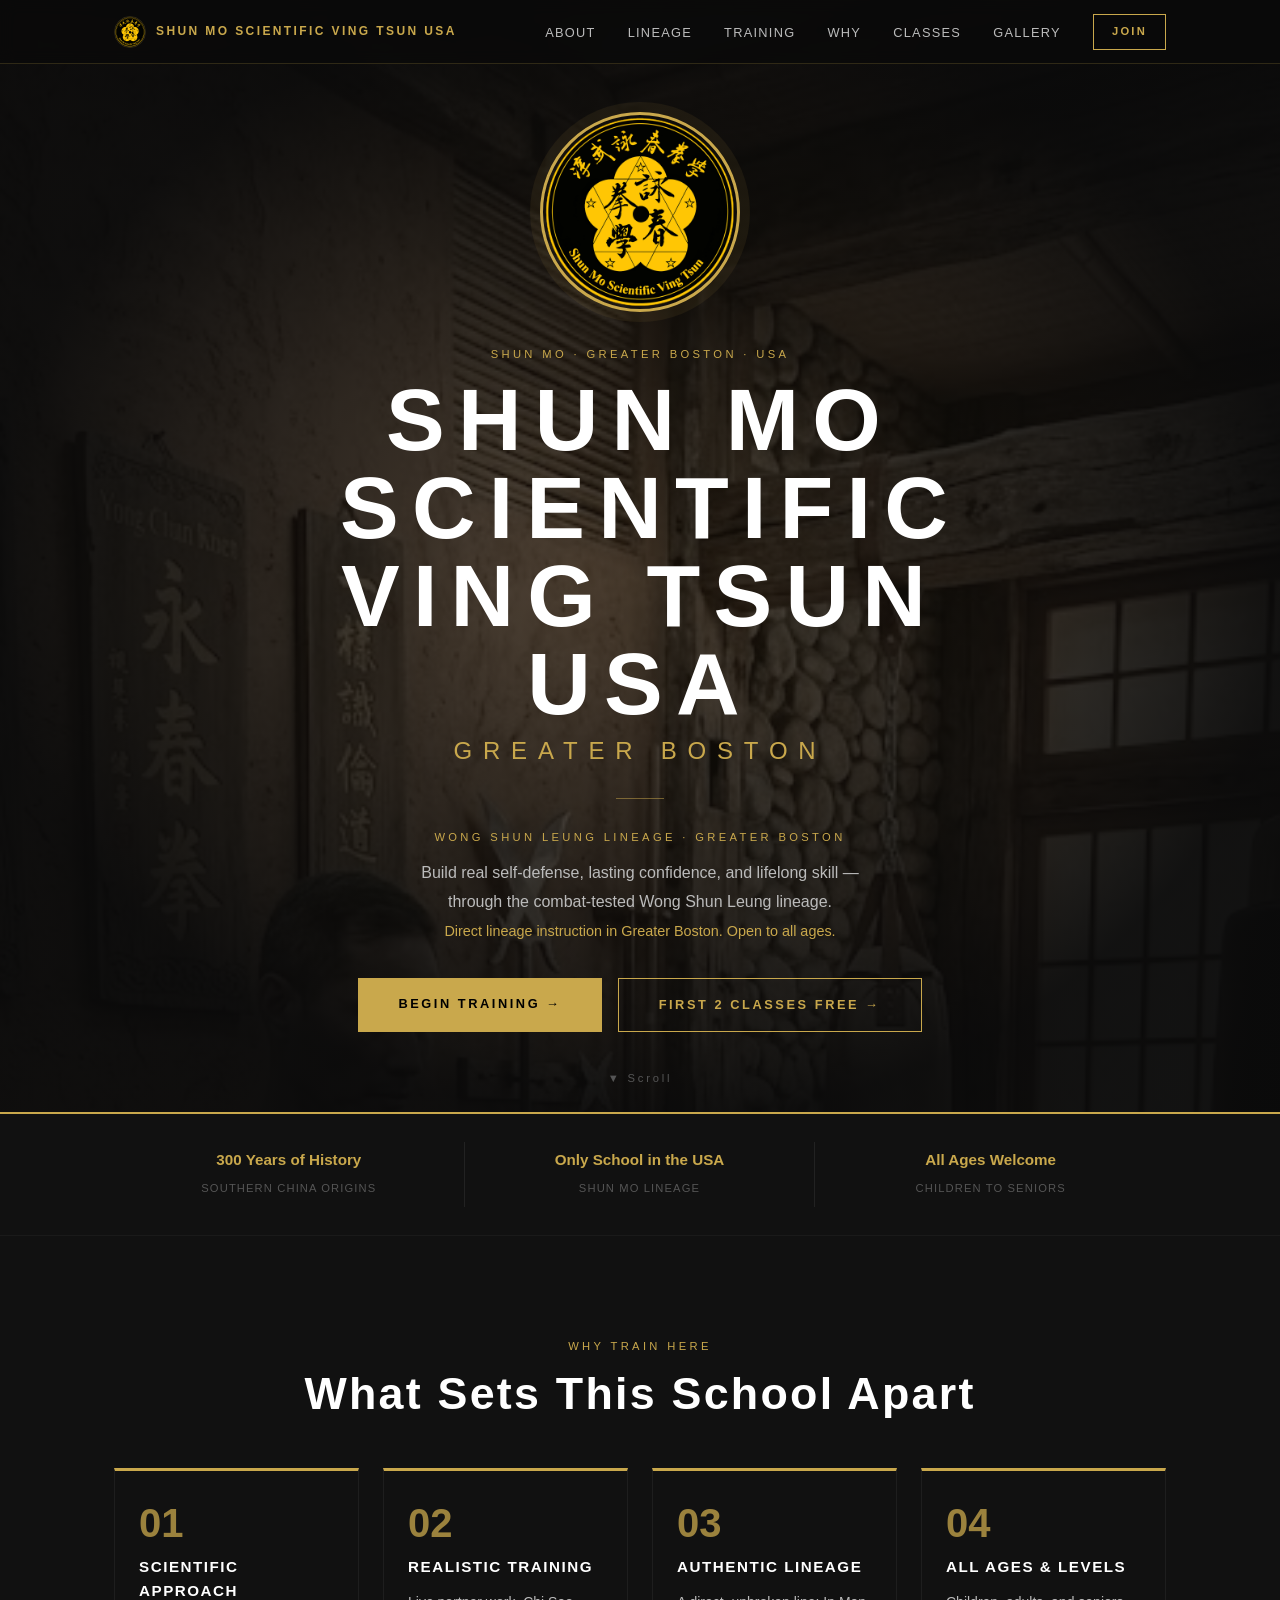
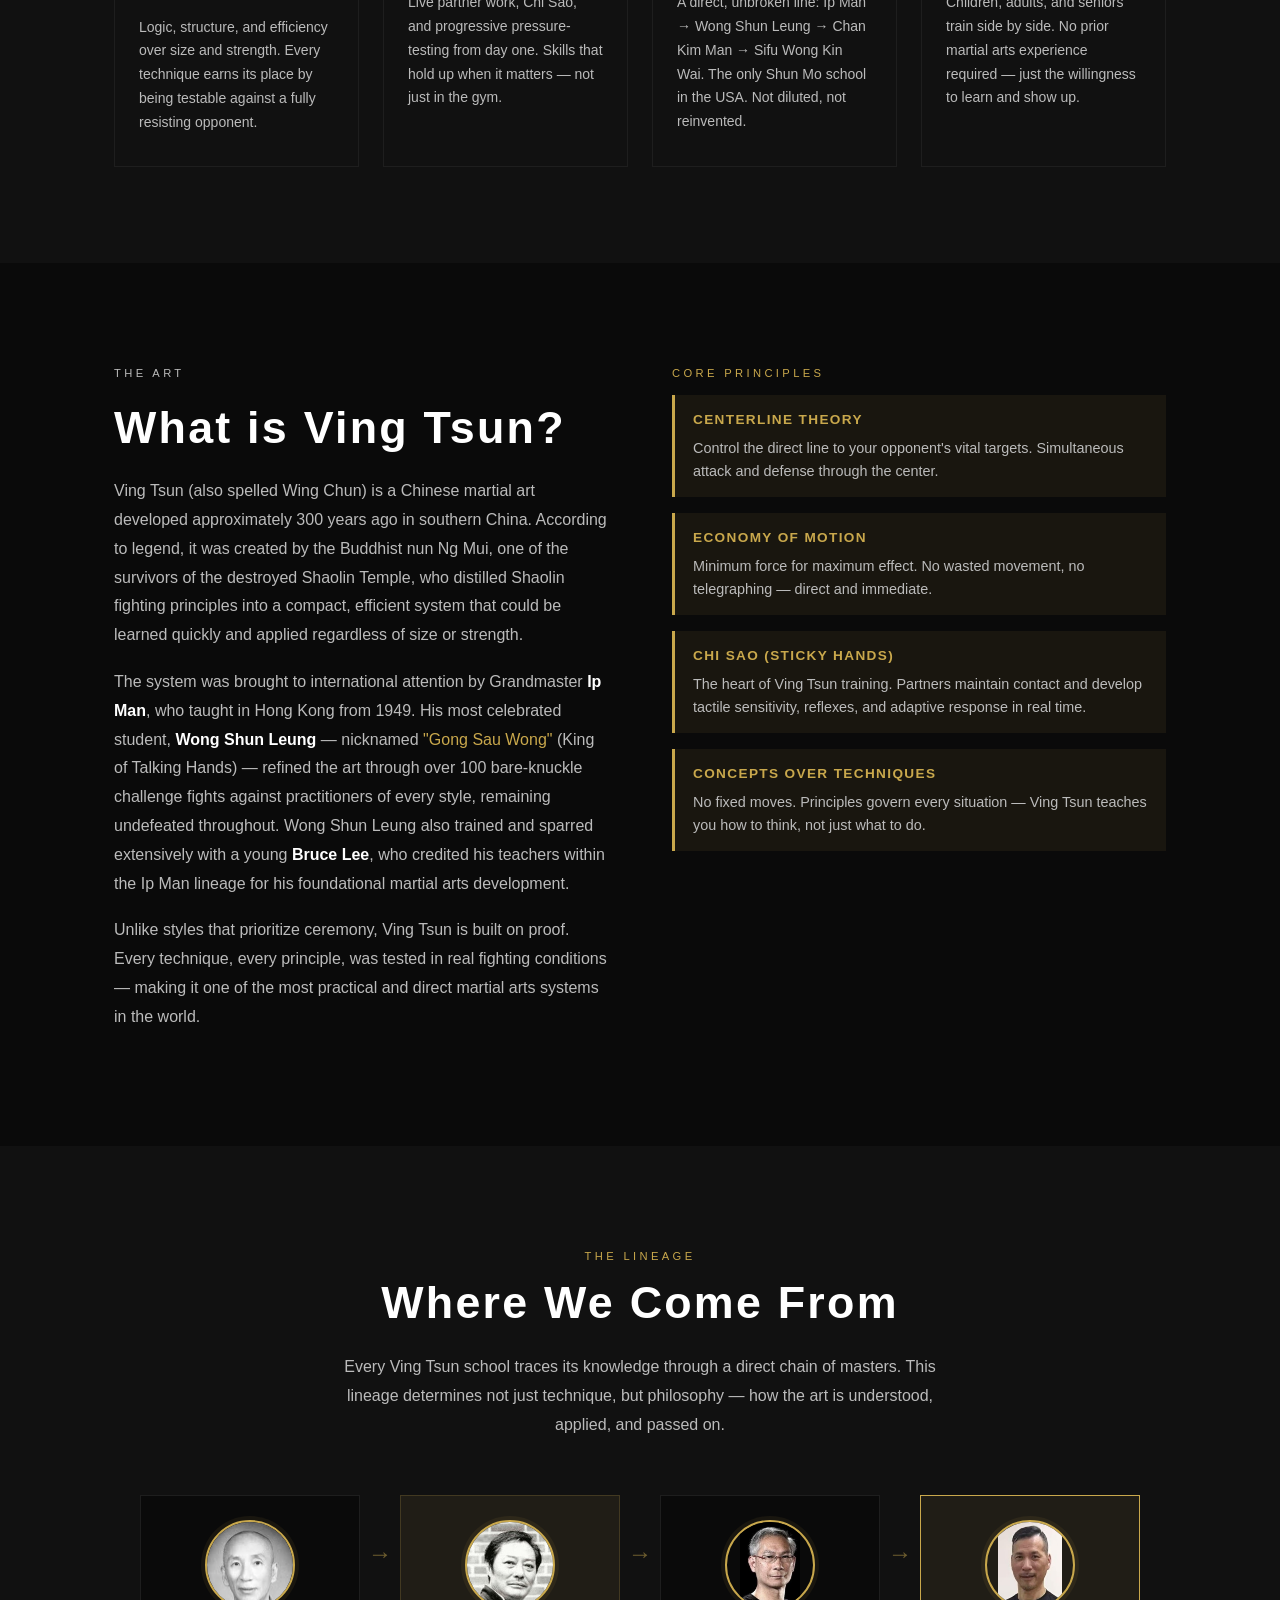
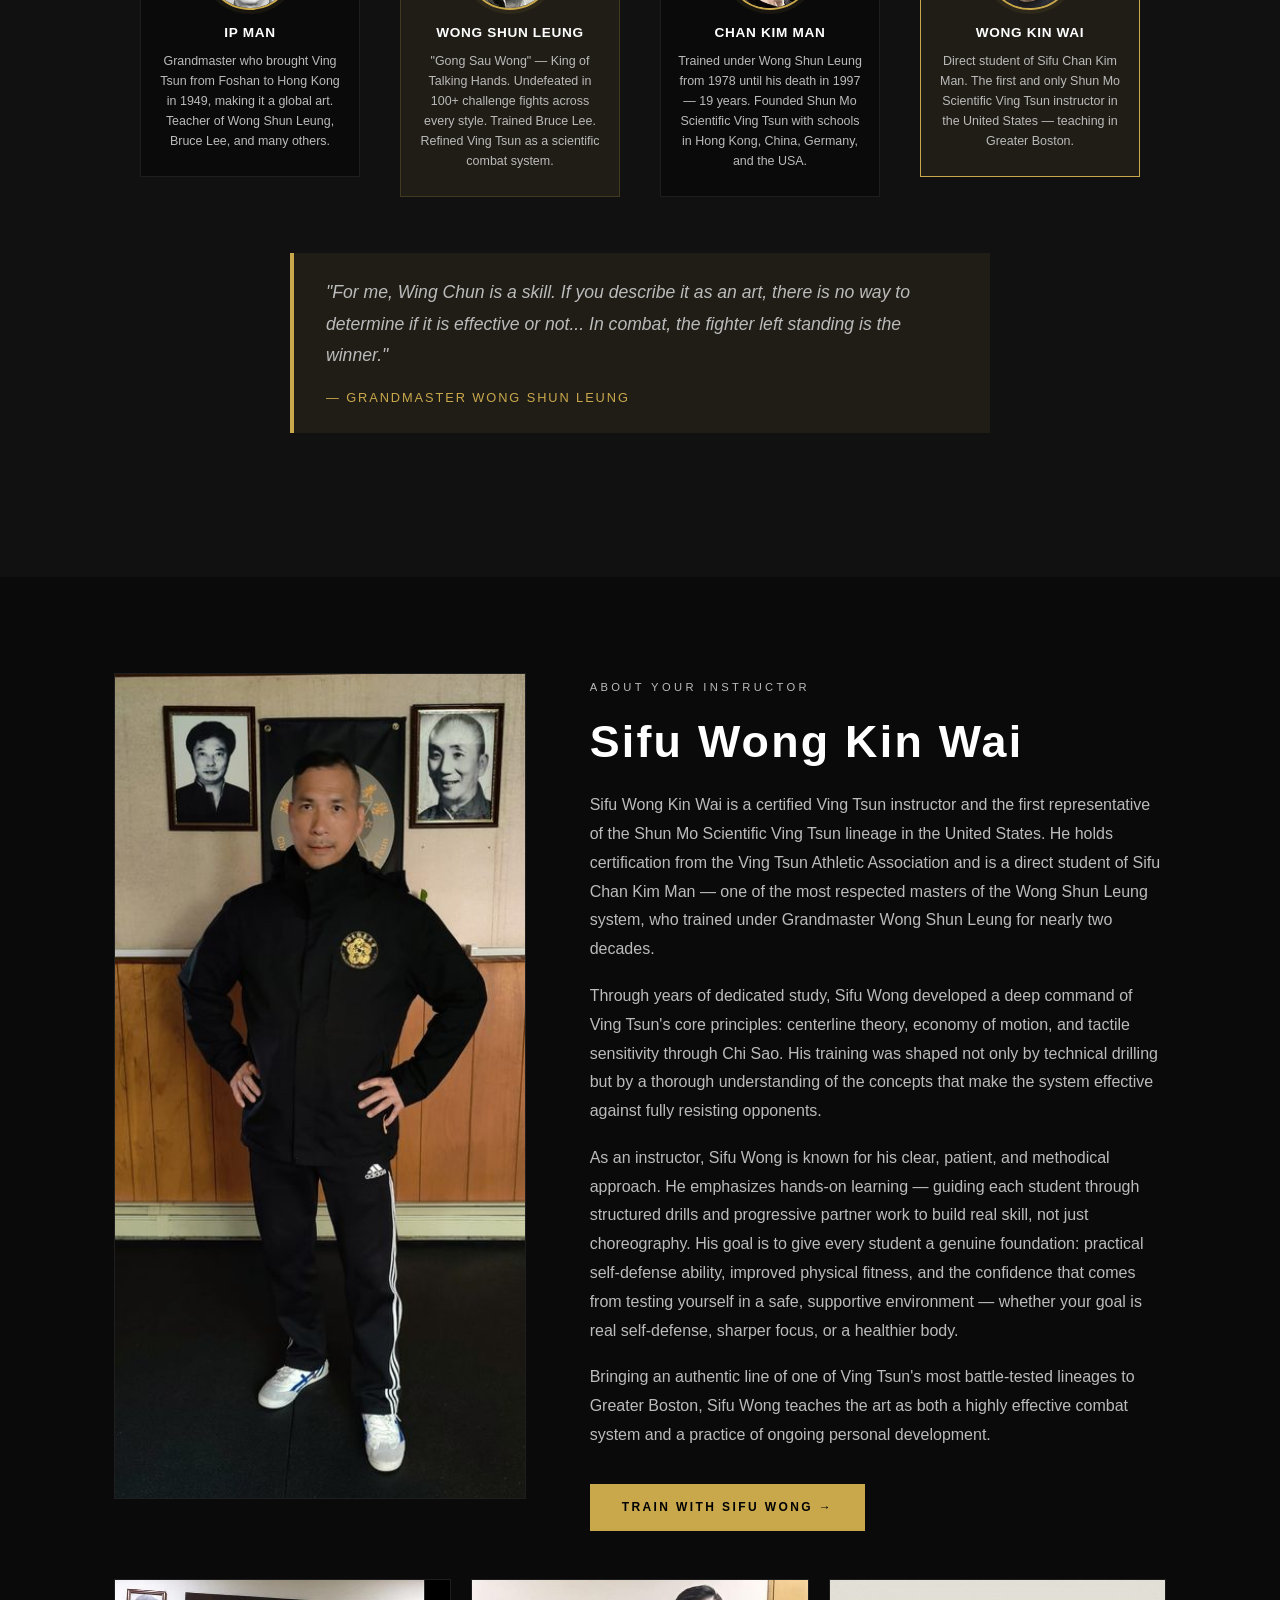
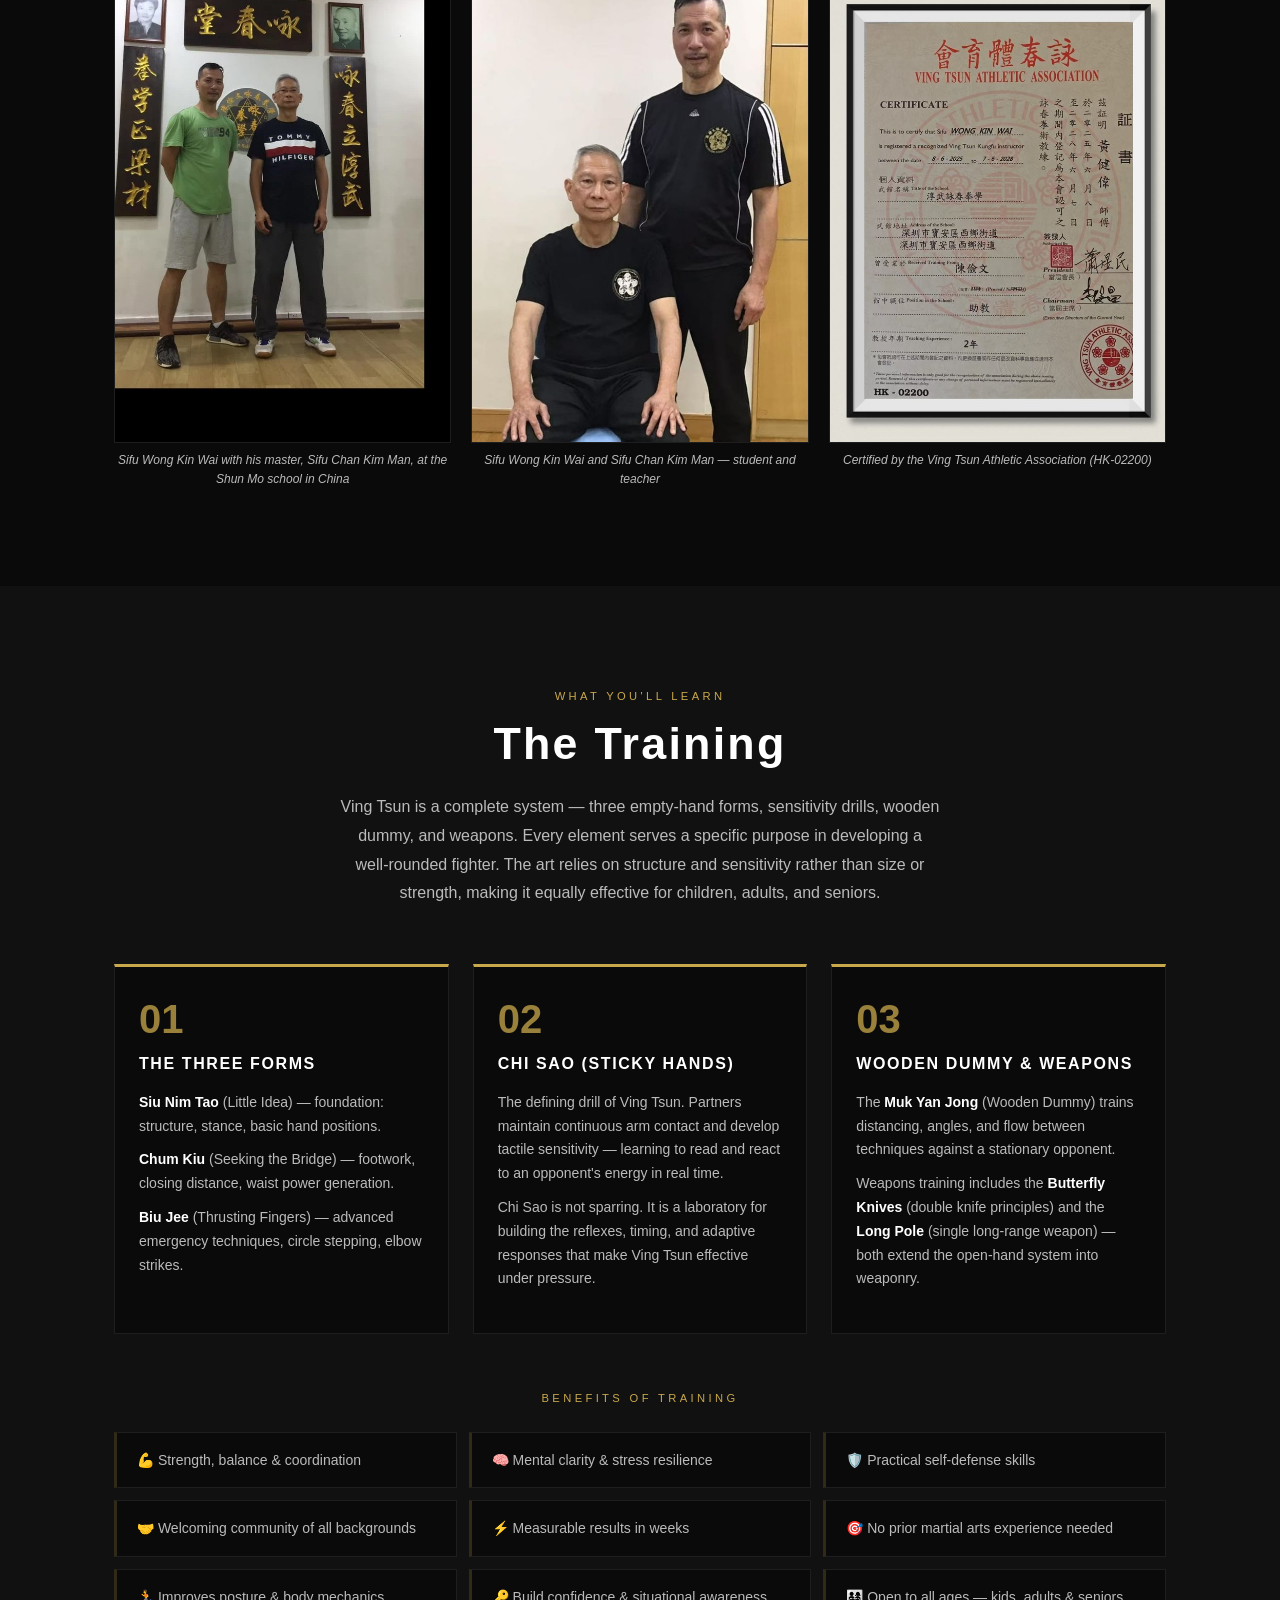
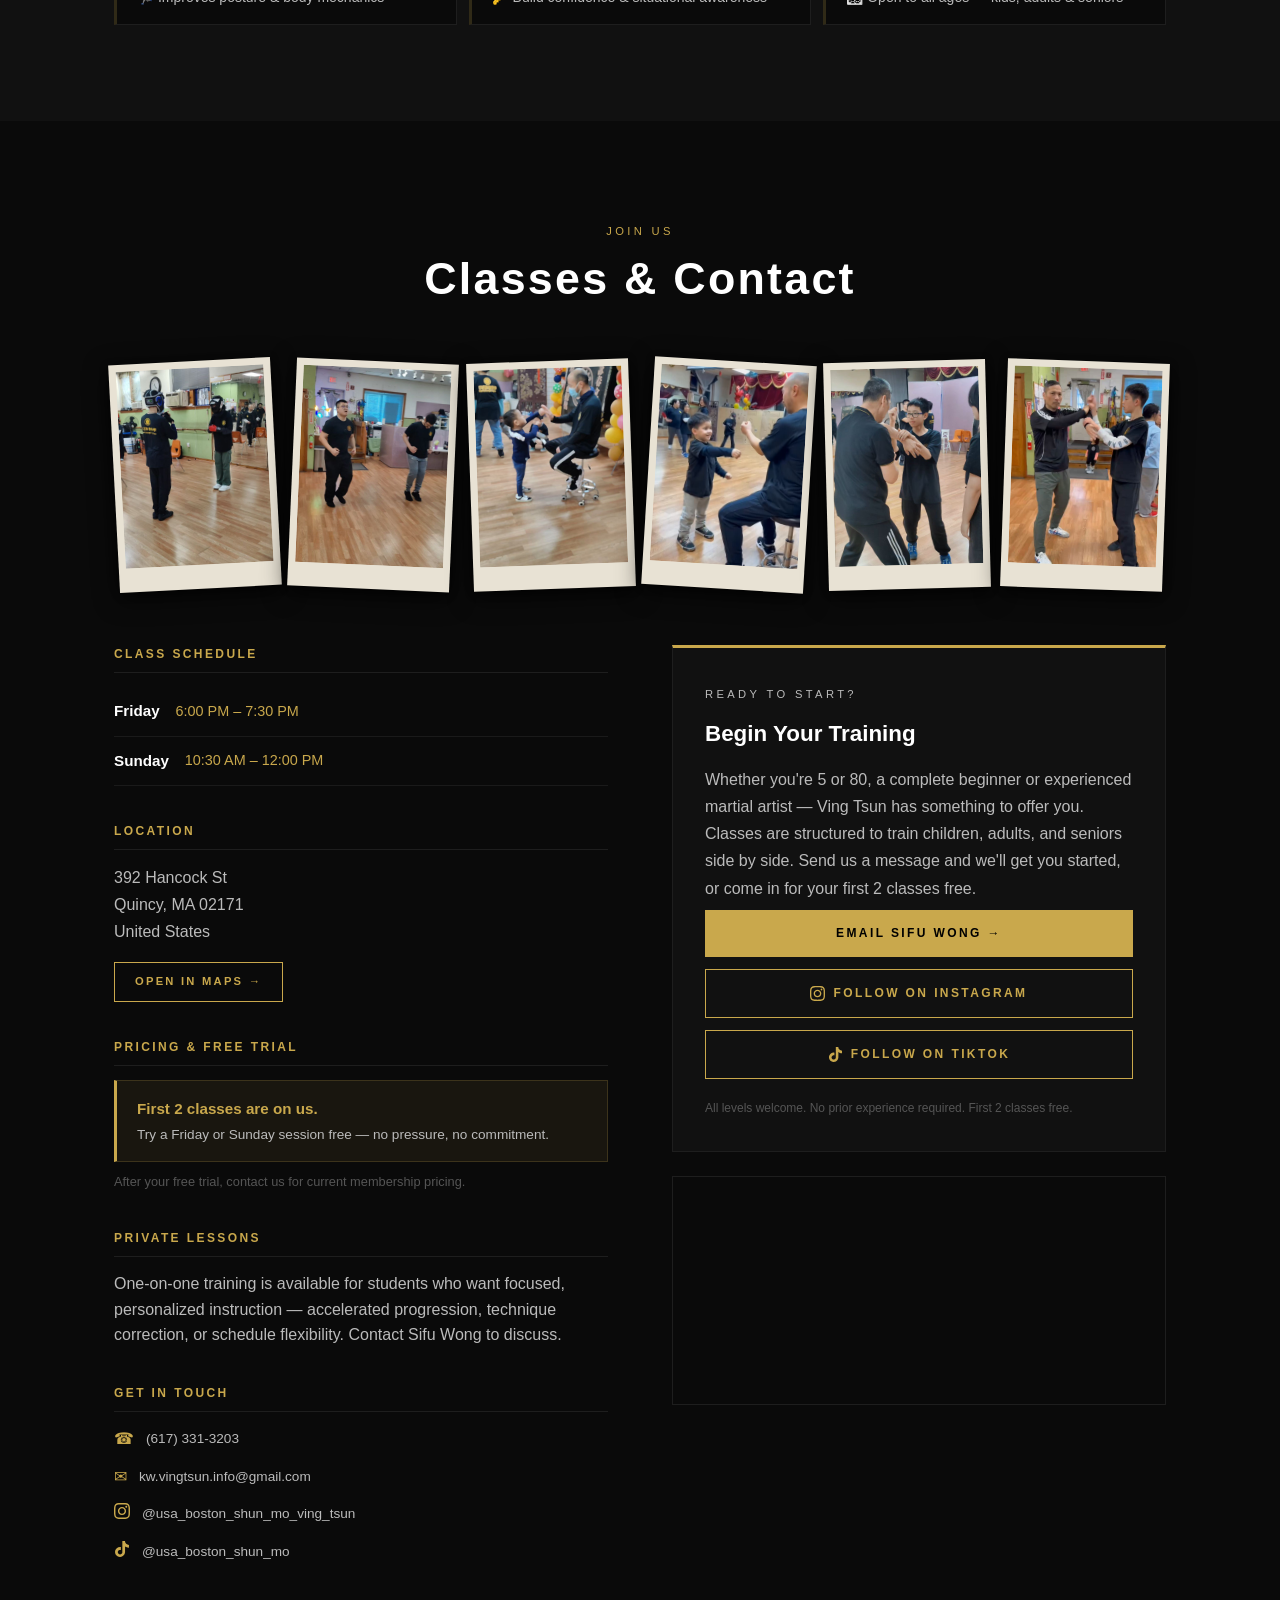
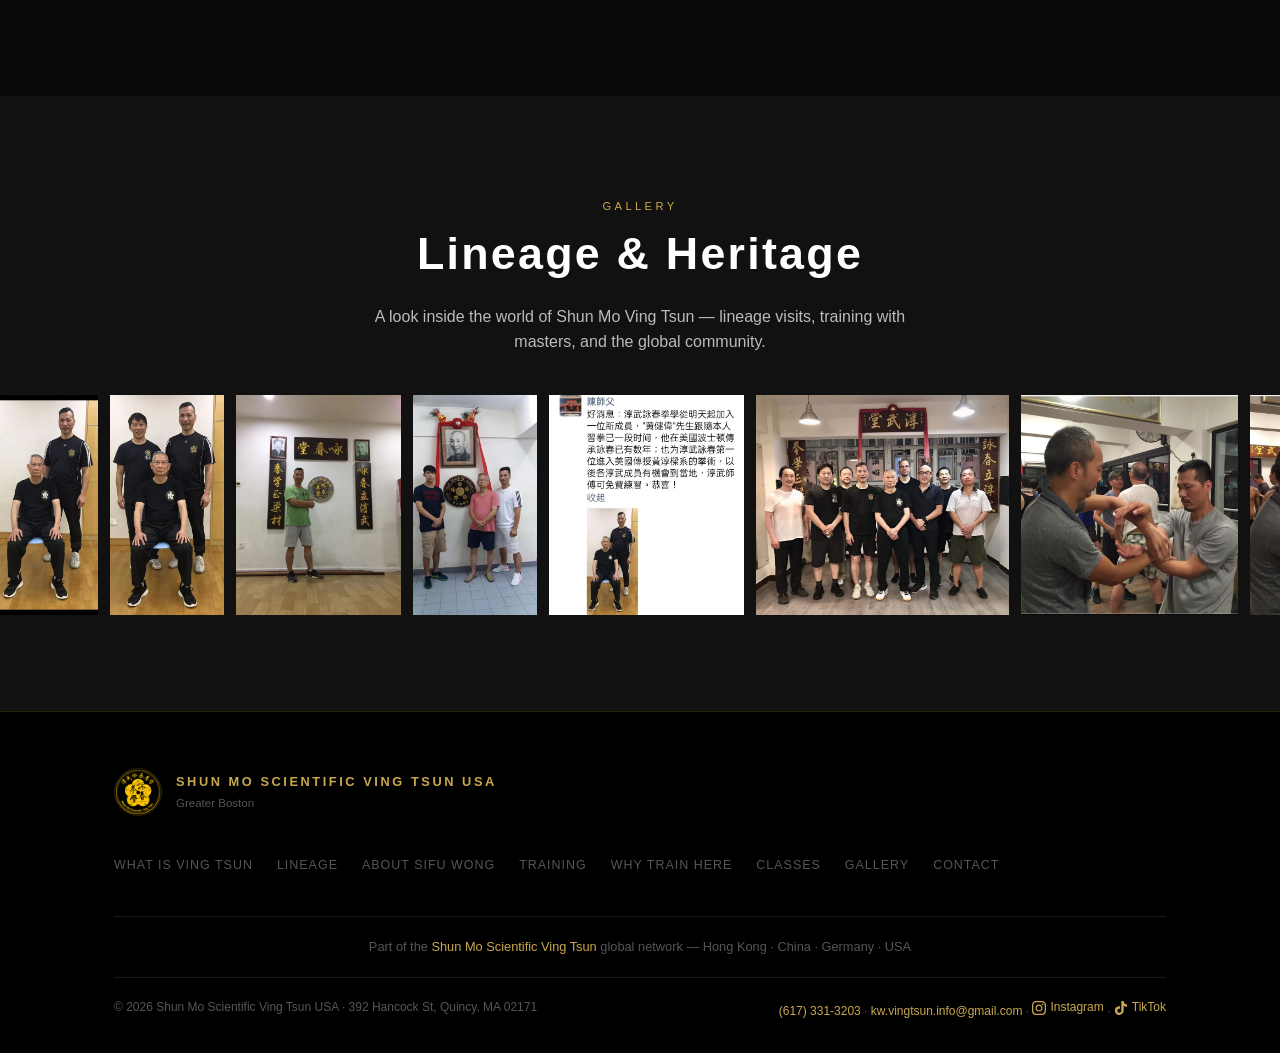
==== index.html @ 30ac2f6b "age" ====
<!DOCTYPE html>
<html lang="en">
<head>
  <meta charset="UTF-8"/>
  <meta name="viewport" content="width=device-width, initial-scale=1.0"/>
  <meta name="description" content="Build self-defense skills, real confidence, and lifelong fitness in Greater Boston. First 2 classes free. Authentic Wong Shun Leung lineage Ving Tsun (Wing Chun) for all ages — Quincy, MA. Fridays &amp; Sundays."/>
  <meta name="keywords" content="Ving Tsun Greater Boston, Wing Chun Greater Boston, martial arts Greater Boston, Ving Tsun classes, Wing Chun Quincy MA, Wong Shun Leung lineage, Shun Mo Ving Tsun, self defense Greater Boston"/>
  <title>Ving Tsun Greater Boston | Wing Chun Classes in Greater Boston | Shun Mo Scientific Ving Tsun</title>

  <!-- Open Graph -->
  <meta property="og:title" content="Ving Tsun Greater Boston — Authentic Wing Chun"/>
  <meta property="og:description" content="Build real self-defense, confidence, and martial skill in Greater Boston. First 2 classes free. Greater Boston's only Shun Mo Scientific Ving Tsun school."/>
  <meta property="og:type" content="website"/>

  <!-- Schema.org structured data -->
  <script type="application/ld+json">
  {
    "@context": "https://schema.org",
    "@type": "SportsActivityLocation",
    "name": "Shun Mo Scientific Ving Tsun USA",
    "description": "Authentic Shun Mo Scientific Ving Tsun — Wong Shun Leung lineage. Greater Boston's only Shun Mo school.",
    "url": "",
    "email": "kw.vingtsun.info@gmail.com",
    "address": {
      "@type": "PostalAddress",
      "streetAddress": "392 Hancock St",
      "addressLocality": "Quincy",
      "addressRegion": "MA",
      "postalCode": "02171",
      "addressCountry": "US"
    },
    "openingHours": ["Fr 18:00-19:30", "Su 10:30-12:00"],
    "sport": "Ving Tsun (Wing Chun)"
  }
  </script>

  <link rel="stylesheet" href="css/styles.css"/>
</head>
<body>

<nav class="nav" id="nav">
  <div class="container nav__inner">
    <a href="#hero" class="nav__logo">
      <img src="assets/logo.webp" alt="Shun Mo Scientific Ving Tsun USA logo" class="nav__logo-img"/>
      <span class="nav__logo-text">Shun Mo Scientific Ving Tsun USA</span>
    </a>
    <ul class="nav__links">
      <li><a href="#about">About</a></li>
      <li><a href="#lineage">Lineage</a></li>
      <li><a href="#training">Training</a></li>
      <li><a href="#why">Why</a></li>
      <li><a href="#classes">Classes</a></li>
      <li><a href="#gallery">Gallery</a></li>
      <li><a href="#contact" class="btn btn-outline nav__cta">Join</a></li>
    </ul>
    <button class="nav__burger" id="navBurger" aria-label="Toggle menu">
      <span></span><span></span><span></span>
    </button>
  </div>
  <div class="nav__drawer" id="navDrawer">
    <ul>
      <li><a href="#about" class="nav__drawer-link">About</a></li>
      <li><a href="#lineage" class="nav__drawer-link">Lineage</a></li>
      <li><a href="#training" class="nav__drawer-link">Training</a></li>
      <li><a href="#why" class="nav__drawer-link">Why</a></li>
      <li><a href="#classes" class="nav__drawer-link">Classes</a></li>
      <li><a href="#gallery" class="nav__drawer-link">Gallery</a></li>
      <li><a href="#contact" class="nav__drawer-link">Contact</a></li>
    </ul>
  </div>
</nav>

<section class="hero" id="hero">
  <div class="hero__bg">
    <video class="hero__bg-img" autoplay muted loop playsinline poster="assets/hero-bg.jpeg" aria-hidden="true">
      <source src="assets/Promo.mp4" type="video/mp4"/>
    </video>
    <div class="hero__overlay"></div>
  </div>
  <div class="hero__content">
    <div class="hero__logo-ring">
      <img src="assets/logo.webp" alt="Shun Mo Scientific Ving Tsun"/>
    </div>
    <p class="gold-label">Shun Mo · Greater Boston · USA</p>
    <h1 class="hero__title">Shun Mo Scientific Ving Tsun USA</h1>
    <h2 class="hero__subtitle">Greater Boston</h2>
    <div class="hero__divider"></div>
    <p class="gold-label">Wong Shun Leung Lineage · Greater Boston</p>
    <p class="hero__body">Build real self-defense, lasting confidence, and lifelong skill —<br>through the combat-tested Wong Shun Leung lineage.<br><span style="color:var(--gold); font-size:0.9em;">Direct lineage instruction in Greater Boston. Open to all ages.</span></p>
    <div class="hero__ctas">
      <a href="#contact" class="btn hero__cta">Begin Training →</a>
      <a href="#contact" class="btn btn-outline hero__cta">First 2 Classes Free →</a>
    </div>
  </div>
  <a href="#stats" class="hero__scroll" aria-label="Scroll down">▼ Scroll</a>
</section>

<section class="stats" id="stats">
  <div class="container stats__grid">
    <div class="stats__item">
      <strong>300 Years of History</strong>
      <span>Southern China Origins</span>
    </div>
    <div class="stats__item">
      <strong>Only School in the USA</strong>
      <span>Shun Mo Lineage</span>
    </div>
    <div class="stats__item">
      <strong>All Ages Welcome</strong>
      <span>Children to Seniors</span>
    </div>
  </div>
</section>

<section class="section section-alt" id="why">
  <div class="container">
    <div style="text-align:center; margin-bottom: 48px;">
      <p class="gold-label">Why Train Here</p>
      <h2 class="section-title">What Sets This School Apart</h2>
    </div>
    <div class="pillar-grid" data-reveal>
      <div class="pillar-card">
        <div class="pillar-card__num">01</div>
        <h3>Scientific Approach</h3>
        <p>Logic, structure, and efficiency over size and strength. Every technique earns its place by being testable against a fully resisting opponent.</p>
      </div>
      <div class="pillar-card">
        <div class="pillar-card__num">02</div>
        <h3>Realistic Training</h3>
        <p>Live partner work, Chi Sao, and progressive pressure-testing from day one. Skills that hold up when it matters — not just in the gym.</p>
      </div>
      <div class="pillar-card">
        <div class="pillar-card__num">03</div>
        <h3>Authentic Lineage</h3>
        <p>A direct, unbroken line: Ip Man → Wong Shun Leung → Chan Kim Man → Sifu Wong Kin Wai. The only Shun Mo school in the USA. Not diluted, not reinvented.</p>
      </div>
      <div class="pillar-card">
        <div class="pillar-card__num">04</div>
        <h3>All Ages &amp; Levels</h3>
        <p>Children, adults, and seniors train side by side. No prior martial arts experience required — just the willingness to learn and show up.</p>
      </div>
    </div>
  </div>
</section>

<section class="section" id="what-is">
  <div class="container what__grid">
    <div class="what__text" data-reveal>
      <p class="gold-label">The Art</p>
      <h2 class="section-title">What is Ving Tsun?</h2>
      <p>Ving Tsun (also spelled Wing Chun) is a Chinese martial art developed approximately 300 years ago in southern China. According to legend, it was created by the Buddhist nun Ng Mui, one of the survivors of the destroyed Shaolin Temple, who distilled Shaolin fighting principles into a compact, efficient system that could be learned quickly and applied regardless of size or strength.</p>
      <p>The system was brought to international attention by Grandmaster <strong>Ip Man</strong>, who taught in Hong Kong from 1949. His most celebrated student, <strong>Wong Shun Leung</strong> — nicknamed <em>"Gong Sau Wong"</em> (King of Talking Hands) — refined the art through over 100 bare-knuckle challenge fights against practitioners of every style, remaining undefeated throughout. Wong Shun Leung also trained and sparred extensively with a young <strong>Bruce Lee</strong>, who credited his teachers within the Ip Man lineage for his foundational martial arts development.</p>
      <p>Unlike styles that prioritize ceremony, Ving Tsun is built on proof. Every technique, every principle, was tested in real fighting conditions — making it one of the most practical and direct martial arts systems in the world.</p>
    </div>
    <div class="what__principles" data-reveal>
      <p class="gold-label">Core Principles</p>
      <div class="principle-card">
        <h4>Centerline Theory</h4>
        <p>Control the direct line to your opponent's vital targets. Simultaneous attack and defense through the center.</p>
      </div>
      <div class="principle-card">
        <h4>Economy of Motion</h4>
        <p>Minimum force for maximum effect. No wasted movement, no telegraphing — direct and immediate.</p>
      </div>
      <div class="principle-card">
        <h4>Chi Sao (Sticky Hands)</h4>
        <p>The heart of Ving Tsun training. Partners maintain contact and develop tactile sensitivity, reflexes, and adaptive response in real time.</p>
      </div>
      <div class="principle-card">
        <h4>Concepts Over Techniques</h4>
        <p>No fixed moves. Principles govern every situation — Ving Tsun teaches you how to think, not just what to do.</p>
      </div>
    </div>
  </div>
</section>

<section class="section section-alt" id="lineage">
  <div class="container">
    <div style="text-align:center; margin-bottom: 56px;">
      <p class="gold-label">The Lineage</p>
      <h2 class="section-title">Where We Come From</h2>
      <p style="color:var(--muted); max-width:600px; margin:0 auto; line-height:1.8;">Every Ving Tsun school traces its knowledge through a direct chain of masters. This lineage determines not just technique, but philosophy — how the art is understood, applied, and passed on.</p>
    </div>

    <!-- Lineage chain -->
    <div class="lineage-chain" data-reveal>
      <div class="lineage-node">
        <div class="lineage-node__circle">
          <img src="assets/face-ipman.jpg" alt="Ip Man"/>
        </div>
        <h4>Ip Man</h4>
        <p>Grandmaster who brought Ving Tsun from Foshan to Hong Kong in 1949, making it a global art. Teacher of Wong Shun Leung, Bruce Lee, and many others.</p>
      </div>
      <div class="lineage-arrow">→</div>
      <div class="lineage-node lineage-node--highlight">
        <div class="lineage-node__circle">
          <img src="assets/face-wsl.jpg" alt="Wong Shun Leung"/>
        </div>
        <h4>Wong Shun Leung</h4>
        <p>"Gong Sau Wong" — King of Talking Hands. Undefeated in 100+ challenge fights across every style. Trained Bruce Lee. Refined Ving Tsun as a scientific combat system.</p>
      </div>
      <div class="lineage-arrow">→</div>
      <div class="lineage-node">
        <div class="lineage-node__circle">
          <img src="assets/face-ckm.jpg" alt="Sifu Chan Kim Man" style="object-fit: contain; object-position: center center;"/>
        </div>
        <h4>Chan Kim Man</h4>
        <p>Trained under Wong Shun Leung from 1978 until his death in 1997 — 19 years. Founded Shun Mo Scientific Ving Tsun with schools in Hong Kong, China, Germany, and the USA.</p>
      </div>
      <div class="lineage-arrow">→</div>
      <div class="lineage-node lineage-node--you">
        <div class="lineage-node__circle">
          <img src="assets/face-kw.jpg" alt="Sifu Wong Kin Wai" style="object-fit: contain; object-position: center center;"/>
        </div>
        <h4>Wong Kin Wai</h4>
        <p>Direct student of Sifu Chan Kim Man. The first and only Shun Mo Scientific Ving Tsun instructor in the United States — teaching in Greater Boston.</p>
      </div>
    </div>

    <!-- Quote -->
    <blockquote class="lineage-quote" data-reveal>
      <p>"For me, Wing Chun is a skill. If you describe it as an art, there is no way to determine if it is effective or not... In combat, the fighter left standing is the winner."</p>
      <cite>— Grandmaster Wong Shun Leung</cite>
    </blockquote>

  </div>
</section>

<section class="section" id="about">
  <div class="container about__grid">
    <div class="about__media" data-reveal>
      <div class="about__photo-wrap">
        <img src="assets/gallery/gallery-39.jpeg" alt="Sifu Wong Kin Wai training on the wooden dummy"/>
      </div>
    </div>
    <div class="about__text" data-reveal>
      <p class="gold-label">About Your Instructor</p>
      <h2 class="section-title">Sifu Wong Kin Wai</h2>
      <p>Sifu Wong Kin Wai is a certified Ving Tsun instructor and the first representative of the Shun Mo Scientific Ving Tsun lineage in the United States. He holds certification from the Ving Tsun Athletic Association and is a direct student of Sifu Chan Kim Man — one of the most respected masters of the Wong Shun Leung system, who trained under Grandmaster Wong Shun Leung for nearly two decades.</p>
      <p>Through years of dedicated study, Sifu Wong developed a deep command of Ving Tsun's core principles: centerline theory, economy of motion, and tactile sensitivity through Chi Sao. His training was shaped not only by technical drilling but by a thorough understanding of the concepts that make the system effective against fully resisting opponents.</p>
      <p>As an instructor, Sifu Wong is known for his clear, patient, and methodical approach. He emphasizes hands-on learning — guiding each student through structured drills and progressive partner work to build real skill, not just choreography. His goal is to give every student a genuine foundation: practical self-defense ability, improved physical fitness, and the confidence that comes from testing yourself in a safe, supportive environment — whether your goal is real self-defense, sharper focus, or a healthier body.</p>
      <p>Bringing an authentic line of one of Ving Tsun's most battle-tested lineages to Greater Boston, Sifu Wong teaches the art as both a highly effective combat system and a practice of ongoing personal development.</p>
      <a href="#contact" class="btn" style="margin-top: 16px;">Train with Sifu Wong →</a>
    </div>
  </div>
  <div class="container about__photos" data-reveal>
    <figure>
      <img src="assets/lineage-2.jpeg" alt="Sifu Wong Kin Wai with Sifu Chan Kim Man at the school in China"/>
      <figcaption>Sifu Wong Kin Wai with his master, Sifu Chan Kim Man, at the Shun Mo school in China</figcaption>
    </figure>
    <figure>
      <img src="assets/lineage-1.jpeg" alt="Sifu Wong Kin Wai with Sifu Chan Kim Man"/>
      <figcaption>Sifu Wong Kin Wai and Sifu Chan Kim Man — student and teacher</figcaption>
    </figure>
    <figure>
      <img src="assets/certificate.jpeg" alt="Ving Tsun Athletic Association instructor certificate — Sifu Wong Kin Wai"/>
      <figcaption>Certified by the Ving Tsun Athletic Association (HK-02200)</figcaption>
    </figure>
  </div>
</section>

<section class="section section-alt" id="training">
  <div class="container">
    <div style="text-align:center; margin-bottom: 56px;">
      <p class="gold-label">What You'll Learn</p>
      <h2 class="section-title">The Training</h2>
      <p style="color:var(--muted); max-width:600px; margin:0 auto; line-height:1.8;">Ving Tsun is a complete system — three empty-hand forms, sensitivity drills, wooden dummy, and weapons. Every element serves a specific purpose in developing a well-rounded fighter. The art relies on structure and sensitivity rather than size or strength, making it equally effective for children, adults, and seniors.</p>
    </div>
    <div class="training-grid">
      <div class="training-card" data-reveal>
        <div class="training-card__num">01</div>
        <h4>The Three Forms</h4>
        <p><strong>Siu Nim Tao</strong> (Little Idea) — foundation: structure, stance, basic hand positions.</p>
        <p><strong>Chum Kiu</strong> (Seeking the Bridge) — footwork, closing distance, waist power generation.</p>
        <p><strong>Biu Jee</strong> (Thrusting Fingers) — advanced emergency techniques, circle stepping, elbow strikes.</p>
      </div>
      <div class="training-card" data-reveal>
        <div class="training-card__num">02</div>
        <h4>Chi Sao (Sticky Hands)</h4>
        <p>The defining drill of Ving Tsun. Partners maintain continuous arm contact and develop tactile sensitivity — learning to read and react to an opponent's energy in real time.</p>
        <p>Chi Sao is not sparring. It is a laboratory for building the reflexes, timing, and adaptive responses that make Ving Tsun effective under pressure.</p>
      </div>
      <div class="training-card" data-reveal>
        <div class="training-card__num">03</div>
        <h4>Wooden Dummy &amp; Weapons</h4>
        <p>The <strong>Muk Yan Jong</strong> (Wooden Dummy) trains distancing, angles, and flow between techniques against a stationary opponent.</p>
        <p>Weapons training includes the <strong>Butterfly Knives</strong> (double knife principles) and the <strong>Long Pole</strong> (single long-range weapon) — both extend the open-hand system into weaponry.</p>
      </div>
    </div>

    <div class="training-benefits">
      <p class="gold-label" style="text-align:center; display:block; margin-bottom:24px;">Benefits of Training</p>
      <div class="benefits-grid">
        <div class="benefit-item">💪 Strength, balance &amp; coordination</div>
        <div class="benefit-item">🧠 Mental clarity &amp; stress resilience</div>
        <div class="benefit-item">🛡️ Practical self-defense skills</div>
        <div class="benefit-item">🤝 Welcoming community of all backgrounds</div>
        <div class="benefit-item">⚡ Measurable results in weeks</div>
        <div class="benefit-item">🎯 No prior martial arts experience needed</div>
        <div class="benefit-item">🏃 Improves posture &amp; body mechanics</div>
        <div class="benefit-item">🔑 Build confidence &amp; situational awareness</div>
        <div class="benefit-item">👨‍👩‍👧‍👦 Open to all ages — kids, adults &amp; seniors</div>
      </div>
    </div>
  </div>
</section>

<section class="section" id="classes">
  <div class="container">
    <div style="text-align:center; margin-bottom:56px;">
      <p class="gold-label">Join Us</p>
      <h2 class="section-title">Classes &amp; Contact</h2>
    </div>
    <div class="classes-photo-band" data-reveal>
      <div class="polaroid-frame">
        <div class="polaroid">
          <div class="polaroid-img-wrap">
            <img src="assets/gallery/ig_006.jpg" alt="Ving Tsun class">
            <div class="polaroid-curtain"></div>
            <div class="polaroid-bar"></div>
          </div>
        </div>
      </div>
      <div class="polaroid-frame">
        <div class="polaroid">
          <div class="polaroid-img-wrap">
            <img src="assets/gallery/ig_018.jpg" alt="Ving Tsun class">
            <div class="polaroid-curtain"></div>
            <div class="polaroid-bar"></div>
          </div>
        </div>
      </div>
      <div class="polaroid-frame">
        <div class="polaroid">
          <div class="polaroid-img-wrap">
            <img src="assets/gallery/ig_035.jpg" alt="Ving Tsun class">
            <div class="polaroid-curtain"></div>
            <div class="polaroid-bar"></div>
          </div>
        </div>
      </div>
      <div class="polaroid-frame">
        <div class="polaroid">
          <div class="polaroid-img-wrap">
            <img src="assets/gallery/ig_047.jpg" alt="Ving Tsun class">
            <div class="polaroid-curtain"></div>
            <div class="polaroid-bar"></div>
          </div>
        </div>
      </div>
      <div class="polaroid-frame">
        <div class="polaroid">
          <div class="polaroid-img-wrap">
            <img src="assets/gallery/ig_009.jpg" alt="Ving Tsun class">
            <div class="polaroid-curtain"></div>
            <div class="polaroid-bar"></div>
          </div>
        </div>
      </div>
      <div class="polaroid-frame">
        <div class="polaroid">
          <div class="polaroid-img-wrap">
            <img src="assets/gallery/ig_026.jpg" alt="Ving Tsun class">
            <div class="polaroid-curtain"></div>
            <div class="polaroid-bar"></div>
          </div>
        </div>
      </div>
    </div>
    <div class="classes-grid" id="contact">
      <div class="classes-info" data-reveal>
        <div class="info-block">
          <h4>Class Schedule</h4>
          <div class="schedule-item">
            <span class="schedule-day">Friday</span>
            <span class="schedule-time">6:00 PM – 7:30 PM</span>
          </div>
          <div class="schedule-item">
            <span class="schedule-day">Sunday</span>
            <span class="schedule-time">10:30 AM – 12:00 PM</span>
          </div>
        </div>
        <div class="info-block">
          <h4>Location</h4>
          <p style="color:var(--muted); line-height:1.7;">
            392 Hancock St<br/>
            Quincy, MA 02171<br/>
            United States
          </p>
          <a href="https://maps.google.com/?q=392+Hancock+St,+Quincy,+MA+02171" target="_blank" rel="noopener" class="btn btn-outline" style="margin-top:16px; font-size:0.7rem; padding:10px 20px;">Open in Maps →</a>
        </div>
        <div class="info-block">
          <h4>Pricing &amp; Free Trial</h4>
          <div class="free-trial-badge">
            <strong>First 2 classes are on us.</strong>
            <span>Try a Friday or Sunday session free — no pressure, no commitment.</span>
          </div>
          <p style="color:var(--faint); font-size:0.8rem; margin-top:10px;">After your free trial, contact us for current membership pricing.</p>
        </div>
        <div class="info-block">
          <h4>Private Lessons</h4>
          <p style="color:var(--muted);">One-on-one training is available for students who want focused, personalized instruction — accelerated progression, technique correction, or schedule flexibility. Contact Sifu Wong to discuss.</p>
        </div>
        <div class="info-block">
          <h4>Get in Touch</h4>
          <div class="contact-links">
            <a href="tel:+16173313203" class="contact-link">
              <span class="contact-link__icon">☎</span>
              (617) 331-3203
            </a>
            <a href="mailto:kw.vingtsun.info@gmail.com" class="contact-link">
              <span class="contact-link__icon">✉</span>
              kw.vingtsun.info@gmail.com
            </a>
            <a href="https://www.instagram.com/usa_boston_shun_mo_ving_tsun/" target="_blank" rel="noopener" class="contact-link">
              <span class="contact-link__icon">
                <svg xmlns="http://www.w3.org/2000/svg" viewBox="0 0 24 24" width="16" height="16" fill="currentColor" aria-hidden="true"><path d="M12 2.163c3.204 0 3.584.012 4.85.07 3.252.148 4.771 1.691 4.919 4.919.058 1.265.069 1.645.069 4.849 0 3.205-.012 3.584-.069 4.849-.149 3.225-1.664 4.771-4.919 4.919-1.266.058-1.644.07-4.85.07-3.204 0-3.584-.012-4.849-.07-3.26-.149-4.771-1.699-4.919-4.92-.058-1.265-.07-1.644-.07-4.849 0-3.204.013-3.583.07-4.849.149-3.227 1.664-4.771 4.919-4.919 1.266-.057 1.645-.069 4.849-.069zm0-2.163c-3.259 0-3.667.014-4.947.072-4.358.2-6.78 2.618-6.98 6.98-.059 1.281-.073 1.689-.073 4.948 0 3.259.014 3.668.072 4.948.2 4.358 2.618 6.78 6.98 6.98 1.281.058 1.689.072 4.948.072 3.259 0 3.668-.014 4.948-.072 4.354-.2 6.782-2.618 6.979-6.98.059-1.28.073-1.689.073-4.948 0-3.259-.014-3.667-.072-4.947-.196-4.354-2.617-6.78-6.979-6.98-1.281-.059-1.69-.073-4.949-.073zm0 5.838c-3.403 0-6.162 2.759-6.162 6.162s2.759 6.163 6.162 6.163 6.162-2.759 6.162-6.163c0-3.403-2.759-6.162-6.162-6.162zm0 10.162c-2.209 0-4-1.79-4-4 0-2.209 1.791-4 4-4s4 1.791 4 4c0 2.21-1.791 4-4 4zm6.406-11.845c-.796 0-1.441.645-1.441 1.44s.645 1.44 1.441 1.44c.795 0 1.439-.645 1.439-1.44s-.644-1.44-1.439-1.44z"/></svg>
              </span>
              @usa_boston_shun_mo_ving_tsun
            </a>
            <a href="https://www.tiktok.com/@usa_boston_shun_mo" target="_blank" rel="noopener" class="contact-link">
              <span class="contact-link__icon">
                <svg xmlns="http://www.w3.org/2000/svg" viewBox="0 0 24 24" width="16" height="16" fill="currentColor" aria-hidden="true"><path d="M12.525.02c1.31-.02 2.61-.01 3.91-.02.08 1.53.63 3.09 1.75 4.17 1.12 1.11 2.7 1.62 4.24 1.79v4.03c-1.44-.05-2.89-.35-4.2-.97-.57-.26-1.1-.59-1.62-.93-.01 2.92.01 5.84-.02 8.75-.08 1.4-.54 2.79-1.35 3.94-1.31 1.92-3.58 3.17-5.91 3.21-1.43.08-2.86-.31-4.08-1.03-2.02-1.19-3.44-3.37-3.65-5.71-.02-.5-.03-1-.01-1.49.18-1.9 1.12-3.72 2.58-4.96 1.66-1.44 3.98-2.13 6.15-1.72.02 1.48-.04 2.96-.04 4.44-.99-.32-2.15-.23-3.02.37-.63.41-1.11 1.04-1.36 1.75-.21.51-.15 1.07-.14 1.61.24 1.64 1.82 3.02 3.5 2.87 1.12-.01 2.19-.66 2.77-1.61.19-.33.4-.67.41-1.06.1-1.79.06-3.57.07-5.36.01-4.03-.01-8.05.02-12.07z"/></svg>
              </span>
              @usa_boston_shun_mo
            </a>
          </div>
        </div>
      </div>
      <div class="classes-cta" data-reveal>
        <div class="cta-box">
          <p class="gold-label">Ready to start?</p>
          <h3>Begin Your Training</h3>
          <p>Whether you're 5 or 80, a complete beginner or experienced martial artist — Ving Tsun has something to offer you. Classes are structured to train children, adults, and seniors side by side. Send us a message and we'll get you started, or come in for your first 2 classes free.</p>
          <a href="mailto:kw.vingtsun.info@gmail.com" class="btn" style="width:100%; text-align:center; margin-top:8px;">Email Sifu Wong →</a>
          <a href="https://www.instagram.com/usa_boston_shun_mo_ving_tsun/" target="_blank" rel="noopener" class="btn btn-outline" style="width:100%; text-align:center; margin-top:12px; display:flex; align-items:center; justify-content:center; gap:8px;"><svg xmlns="http://www.w3.org/2000/svg" viewBox="0 0 24 24" width="15" height="15" fill="currentColor" aria-hidden="true"><path d="M12 2.163c3.204 0 3.584.012 4.85.07 3.252.148 4.771 1.691 4.919 4.919.058 1.265.069 1.645.069 4.849 0 3.205-.012 3.584-.069 4.849-.149 3.225-1.664 4.771-4.919 4.919-1.266.058-1.644.07-4.85.07-3.204 0-3.584-.012-4.849-.07-3.26-.149-4.771-1.699-4.919-4.92-.058-1.265-.07-1.644-.07-4.849 0-3.204.013-3.583.07-4.849.149-3.227 1.664-4.771 4.919-4.919 1.266-.057 1.645-.069 4.849-.069zm0-2.163c-3.259 0-3.667.014-4.947.072-4.358.2-6.78 2.618-6.98 6.98-.059 1.281-.073 1.689-.073 4.948 0 3.259.014 3.668.072 4.948.2 4.358 2.618 6.78 6.98 6.98 1.281.058 1.689.072 4.948.072 3.259 0 3.668-.014 4.948-.072 4.354-.2 6.782-2.618 6.979-6.98.059-1.28.073-1.689.073-4.948 0-3.259-.014-3.667-.072-4.947-.196-4.354-2.617-6.78-6.979-6.98-1.281-.059-1.69-.073-4.949-.073zm0 5.838c-3.403 0-6.162 2.759-6.162 6.162s2.759 6.163 6.162 6.163 6.162-2.759 6.162-6.163c0-3.403-2.759-6.162-6.162-6.162zm0 10.162c-2.209 0-4-1.79-4-4 0-2.209 1.791-4 4-4s4 1.791 4 4c0 2.21-1.791 4-4 4zm6.406-11.845c-.796 0-1.441.645-1.441 1.44s.645 1.44 1.441 1.44c.795 0 1.439-.645 1.439-1.44s-.644-1.44-1.439-1.44z"/></svg> Follow on Instagram</a>
          <a href="https://www.tiktok.com/@usa_boston_shun_mo" target="_blank" rel="noopener" class="btn btn-outline" style="width:100%; text-align:center; margin-top:12px; display:flex; align-items:center; justify-content:center; gap:8px;"><svg xmlns="http://www.w3.org/2000/svg" viewBox="0 0 24 24" width="15" height="15" fill="currentColor" aria-hidden="true"><path d="M12.525.02c1.31-.02 2.61-.01 3.91-.02.08 1.53.63 3.09 1.75 4.17 1.12 1.11 2.7 1.62 4.24 1.79v4.03c-1.44-.05-2.89-.35-4.2-.97-.57-.26-1.1-.59-1.62-.93-.01 2.92.01 5.84-.02 8.75-.08 1.4-.54 2.79-1.35 3.94-1.31 1.92-3.58 3.17-5.91 3.21-1.43.08-2.86-.31-4.08-1.03-2.02-1.19-3.44-3.37-3.65-5.71-.02-.5-.03-1-.01-1.49.18-1.9 1.12-3.72 2.58-4.96 1.66-1.44 3.98-2.13 6.15-1.72.02 1.48-.04 2.96-.04 4.44-.99-.32-2.15-.23-3.02.37-.63.41-1.11 1.04-1.36 1.75-.21.51-.15 1.07-.14 1.61.24 1.64 1.82 3.02 3.5 2.87 1.12-.01 2.19-.66 2.77-1.61.19-.33.4-.67.41-1.06.1-1.79.06-3.57.07-5.36.01-4.03-.01-8.05.02-12.07z"/></svg> Follow on TikTok</a>
          <p style="color:var(--faint); font-size:0.75rem; margin-top:20px; line-height:1.6;">All levels welcome. No prior experience required. First 2 classes free.</p>
        </div>
        <!-- Google Maps embed -->
        <div class="map-embed">
          <iframe
            title="Shun Mo Scientific Ving Tsun USA Greater Boston location"
            src="https://maps.google.com/maps?q=392+Hancock+St,+Quincy,+MA+02171&t=&z=15&ie=UTF8&iwloc=&output=embed"
            width="100%" height="220"
            style="border:0; filter:grayscale(80%) invert(90%) contrast(90%);"
            allowfullscreen="" loading="lazy"
            referrerpolicy="no-referrer-when-downgrade">
          </iframe>
        </div>
      </div>
    </div>
  </div>
</section>

<section class="section section-alt" id="gallery">
  <div class="container" style="text-align:center; margin-bottom:40px;">
    <p class="gold-label">Gallery</p>
    <h2 class="section-title">Lineage &amp; Heritage</h2>
    <p style="color:var(--muted); max-width:560px; margin:0 auto;">A look inside the world of Shun Mo Ving Tsun — lineage visits, training with masters, and the global community.</p>
  </div>

  <div class="gallery-track-wrap">
    <div class="gallery-track gallery-track--left">
      <div class="gallery-track__inner" id="galleryRow2">
        <img src="assets/gallery/gallery-01.jpeg" alt="Ving Tsun lineage" loading="lazy"/>
        <img src="assets/gallery/gallery-02.jpeg" alt="Ving Tsun lineage" loading="lazy"/>
        <img src="assets/gallery/gallery-03.jpeg" alt="Ving Tsun lineage" loading="lazy"/>
        <img src="assets/gallery/gallery-04.jpeg" alt="Ving Tsun lineage" loading="lazy"/>
        <img src="assets/gallery/gallery-05.jpeg" alt="Ving Tsun lineage" loading="lazy"/>
        <img src="assets/gallery/gallery-06.jpeg" alt="Ving Tsun lineage" loading="lazy"/>
        <img src="assets/gallery/gallery-07.jpeg" alt="Ving Tsun lineage" loading="lazy"/>
        <img src="assets/gallery/gallery-08.jpeg" alt="Ving Tsun lineage" loading="lazy"/>
        <img src="assets/gallery/gallery-09.jpeg" alt="Ving Tsun lineage" loading="lazy"/>
        <img src="assets/gallery/gallery-10.jpeg" alt="Ving Tsun lineage" loading="lazy"/>
        <img src="assets/gallery/gallery-11.jpeg" alt="Ving Tsun lineage" loading="lazy"/>
        <img src="assets/gallery/gallery-12.jpeg" alt="Ving Tsun lineage" loading="lazy"/>
        <img src="assets/gallery/gallery-13.jpeg" alt="Ving Tsun lineage" loading="lazy"/>
        <img src="assets/gallery/gallery-14.jpeg" alt="Ving Tsun lineage" loading="lazy"/>
        <img src="assets/gallery/gallery-15.jpeg" alt="Ving Tsun lineage" loading="lazy"/>
        <img src="assets/gallery/gallery-16.jpeg" alt="Ving Tsun lineage" loading="lazy"/>
        <img src="assets/gallery/gallery-17.jpeg" alt="Ving Tsun lineage" loading="lazy"/>
        <img src="assets/gallery/gallery-18.jpeg" alt="Ving Tsun lineage" loading="lazy"/>
        <img src="assets/gallery/gallery-19.jpeg" alt="Ving Tsun lineage" loading="lazy"/>
        <img src="assets/gallery/gallery-20.jpeg" alt="Ving Tsun lineage" loading="lazy"/>
        <img src="assets/gallery/gallery-21.jpeg" alt="Ving Tsun lineage" loading="lazy"/>
        <img src="assets/gallery/gallery-22.jpeg" alt="Ving Tsun lineage" loading="lazy"/>
        <img src="assets/gallery/gallery-23.jpeg" alt="Ving Tsun lineage" loading="lazy"/>
        <img src="assets/gallery/gallery-24.jpeg" alt="Ving Tsun lineage" loading="lazy"/>
        <img src="assets/gallery/gallery-25.jpeg" alt="Ving Tsun lineage" loading="lazy"/>
        <img src="assets/gallery/gallery-26.jpeg" alt="Ving Tsun lineage" loading="lazy"/>
        <img src="assets/gallery/gallery-27.jpeg" alt="Ving Tsun lineage" loading="lazy"/>
        <img src="assets/gallery/gallery-28.jpeg" alt="Ving Tsun lineage" loading="lazy"/>
        <img src="assets/gallery/gallery-29.jpeg" alt="Ving Tsun lineage" loading="lazy"/>
        <img src="assets/gallery/gallery-30.jpeg" alt="Ving Tsun lineage" loading="lazy"/>
        <img src="assets/gallery/gallery-31.jpeg" alt="Ving Tsun lineage" loading="lazy"/>
        <img src="assets/gallery/gallery-32.jpeg" alt="Ving Tsun lineage" loading="lazy"/>
        <img src="assets/gallery/gallery-33.jpeg" alt="Ving Tsun lineage" loading="lazy"/>
        <img src="assets/gallery/gallery-34.jpeg" alt="Ving Tsun lineage" loading="lazy"/>
        <img src="assets/gallery/gallery-35.jpeg" alt="Ving Tsun lineage" loading="lazy"/>
        <img src="assets/gallery/gallery-36.jpeg" alt="Ving Tsun lineage" loading="lazy"/>
        <img src="assets/gallery/gallery-37.jpeg" alt="Ving Tsun lineage" loading="lazy"/>
        <img src="assets/gallery/gallery-38.jpeg" alt="Ving Tsun lineage" loading="lazy"/>
        <img src="assets/gallery/gallery-39.jpeg" alt="Ving Tsun lineage" loading="lazy"/>
        <img src="assets/gallery/gallery-40.jpeg" alt="Ving Tsun lineage" loading="lazy"/>
        <img src="assets/gallery/gallery-41.jpeg" alt="Ving Tsun lineage" loading="lazy"/>
        <img src="assets/gallery/gallery-42.jpeg" alt="Ving Tsun lineage" loading="lazy"/>
        <img src="assets/gallery/gallery-43.jpeg" alt="Ving Tsun lineage" loading="lazy"/>
        <!-- duplicated for seamless loop -->
        <img src="assets/gallery/gallery-01.jpeg" alt="Ving Tsun lineage" loading="lazy"/>
        <img src="assets/gallery/gallery-02.jpeg" alt="Ving Tsun lineage" loading="lazy"/>
        <img src="assets/gallery/gallery-03.jpeg" alt="Ving Tsun lineage" loading="lazy"/>
        <img src="assets/gallery/gallery-04.jpeg" alt="Ving Tsun lineage" loading="lazy"/>
        <img src="assets/gallery/gallery-05.jpeg" alt="Ving Tsun lineage" loading="lazy"/>
        <img src="assets/gallery/gallery-06.jpeg" alt="Ving Tsun lineage" loading="lazy"/>
        <img src="assets/gallery/gallery-07.jpeg" alt="Ving Tsun lineage" loading="lazy"/>
        <img src="assets/gallery/gallery-08.jpeg" alt="Ving Tsun lineage" loading="lazy"/>
        <img src="assets/gallery/gallery-09.jpeg" alt="Ving Tsun lineage" loading="lazy"/>
        <img src="assets/gallery/gallery-10.jpeg" alt="Ving Tsun lineage" loading="lazy"/>
        <img src="assets/gallery/gallery-11.jpeg" alt="Ving Tsun lineage" loading="lazy"/>
        <img src="assets/gallery/gallery-12.jpeg" alt="Ving Tsun lineage" loading="lazy"/>
        <img src="assets/gallery/gallery-13.jpeg" alt="Ving Tsun lineage" loading="lazy"/>
        <img src="assets/gallery/gallery-14.jpeg" alt="Ving Tsun lineage" loading="lazy"/>
        <img src="assets/gallery/gallery-15.jpeg" alt="Ving Tsun lineage" loading="lazy"/>
        <img src="assets/gallery/gallery-16.jpeg" alt="Ving Tsun lineage" loading="lazy"/>
        <img src="assets/gallery/gallery-17.jpeg" alt="Ving Tsun lineage" loading="lazy"/>
        <img src="assets/gallery/gallery-18.jpeg" alt="Ving Tsun lineage" loading="lazy"/>
        <img src="assets/gallery/gallery-19.jpeg" alt="Ving Tsun lineage" loading="lazy"/>
        <img src="assets/gallery/gallery-20.jpeg" alt="Ving Tsun lineage" loading="lazy"/>
        <img src="assets/gallery/gallery-21.jpeg" alt="Ving Tsun lineage" loading="lazy"/>
        <img src="assets/gallery/gallery-22.jpeg" alt="Ving Tsun lineage" loading="lazy"/>
        <img src="assets/gallery/gallery-23.jpeg" alt="Ving Tsun lineage" loading="lazy"/>
        <img src="assets/gallery/gallery-24.jpeg" alt="Ving Tsun lineage" loading="lazy"/>
        <img src="assets/gallery/gallery-25.jpeg" alt="Ving Tsun lineage" loading="lazy"/>
        <img src="assets/gallery/gallery-26.jpeg" alt="Ving Tsun lineage" loading="lazy"/>
        <img src="assets/gallery/gallery-27.jpeg" alt="Ving Tsun lineage" loading="lazy"/>
        <img src="assets/gallery/gallery-28.jpeg" alt="Ving Tsun lineage" loading="lazy"/>
        <img src="assets/gallery/gallery-29.jpeg" alt="Ving Tsun lineage" loading="lazy"/>
        <img src="assets/gallery/gallery-30.jpeg" alt="Ving Tsun lineage" loading="lazy"/>
        <img src="assets/gallery/gallery-31.jpeg" alt="Ving Tsun lineage" loading="lazy"/>
        <img src="assets/gallery/gallery-32.jpeg" alt="Ving Tsun lineage" loading="lazy"/>
        <img src="assets/gallery/gallery-33.jpeg" alt="Ving Tsun lineage" loading="lazy"/>
        <img src="assets/gallery/gallery-34.jpeg" alt="Ving Tsun lineage" loading="lazy"/>
        <img src="assets/gallery/gallery-35.jpeg" alt="Ving Tsun lineage" loading="lazy"/>
        <img src="assets/gallery/gallery-36.jpeg" alt="Ving Tsun lineage" loading="lazy"/>
        <img src="assets/gallery/gallery-37.jpeg" alt="Ving Tsun lineage" loading="lazy"/>
        <img src="assets/gallery/gallery-38.jpeg" alt="Ving Tsun lineage" loading="lazy"/>
        <img src="assets/gallery/gallery-39.jpeg" alt="Ving Tsun lineage" loading="lazy"/>
        <img src="assets/gallery/gallery-40.jpeg" alt="Ving Tsun lineage" loading="lazy"/>
        <img src="assets/gallery/gallery-41.jpeg" alt="Ving Tsun lineage" loading="lazy"/>
        <img src="assets/gallery/gallery-42.jpeg" alt="Ving Tsun lineage" loading="lazy"/>
        <img src="assets/gallery/gallery-43.jpeg" alt="Ving Tsun lineage" loading="lazy"/>
      </div>
    </div>
  </div>

  <!-- Lightbox overlay (populated by JS) -->
  <div class="lightbox" id="lightbox" role="dialog" aria-modal="true" aria-label="Image viewer">
    <button class="lightbox__close" id="lightboxClose" aria-label="Close">✕</button>
    <img class="lightbox__img" id="lightboxImg" src="" alt=""/>
    <button class="lightbox__prev" id="lightboxPrev" aria-label="Previous">‹</button>
    <button class="lightbox__next" id="lightboxNext" aria-label="Next">›</button>
  </div>
</section>

<footer class="footer">
  <div class="container">
    <div class="footer__top" data-reveal>
      <div class="footer__brand">
        <img src="assets/logo.webp" alt="Shun Mo Scientific Ving Tsun USA" class="footer__logo"/>
        <div>
          <p class="footer__name">Shun Mo Scientific Ving Tsun USA</p>
          <p class="footer__tagline">Greater Boston</p>
        </div>
      </div>
      <nav class="footer__nav" aria-label="Footer navigation">
        <a href="#what-is">What is Ving Tsun</a>
        <a href="#lineage">Lineage</a>
        <a href="#about">About Sifu Wong</a>
        <a href="#training">Training</a>
        <a href="#why">Why Train Here</a>
        <a href="#classes">Classes</a>
        <a href="#gallery">Gallery</a>
        <a href="#contact">Contact</a>
      </nav>
    </div>
    <div class="footer__mid">
      <p>Part of the <a href="https://www.shunmo-vingtsun.com" target="_blank" rel="noopener" class="footer__link">Shun Mo Scientific Ving Tsun</a> global network — Hong Kong · China · Germany · USA</p>
    </div>
    <div class="footer__bottom">
      <p>© <span id="footerYear"></span> Shun Mo Scientific Ving Tsun USA · 392 Hancock St, Quincy, MA 02171</p>
      <p>
        <a href="tel:+16173313203" class="footer__link">(617) 331-3203</a>
        ·
        <a href="mailto:kw.vingtsun.info@gmail.com" class="footer__link">kw.vingtsun.info@gmail.com</a>
        ·
        <a href="https://www.instagram.com/usa_boston_shun_mo_ving_tsun/" target="_blank" rel="noopener" class="footer__link footer__social-link"><svg xmlns="http://www.w3.org/2000/svg" viewBox="0 0 24 24" width="14" height="14" fill="currentColor" aria-hidden="true" style="vertical-align:-2px;"><path d="M12 2.163c3.204 0 3.584.012 4.85.07 3.252.148 4.771 1.691 4.919 4.919.058 1.265.069 1.645.069 4.849 0 3.205-.012 3.584-.069 4.849-.149 3.225-1.664 4.771-4.919 4.919-1.266.058-1.644.07-4.85.07-3.204 0-3.584-.012-4.849-.07-3.26-.149-4.771-1.699-4.919-4.92-.058-1.265-.07-1.644-.07-4.849 0-3.204.013-3.583.07-4.849.149-3.227 1.664-4.771 4.919-4.919 1.266-.057 1.645-.069 4.849-.069zm0-2.163c-3.259 0-3.667.014-4.947.072-4.358.2-6.78 2.618-6.98 6.98-.059 1.281-.073 1.689-.073 4.948 0 3.259.014 3.668.072 4.948.2 4.358 2.618 6.78 6.98 6.98 1.281.058 1.689.072 4.948.072 3.259 0 3.668-.014 4.948-.072 4.354-.2 6.782-2.618 6.979-6.98.059-1.28.073-1.689.073-4.948 0-3.259-.014-3.667-.072-4.947-.196-4.354-2.617-6.78-6.979-6.98-1.281-.059-1.69-.073-4.949-.073zm0 5.838c-3.403 0-6.162 2.759-6.162 6.162s2.759 6.163 6.162 6.163 6.162-2.759 6.162-6.163c0-3.403-2.759-6.162-6.162-6.162zm0 10.162c-2.209 0-4-1.79-4-4 0-2.209 1.791-4 4-4s4 1.791 4 4c0 2.21-1.791 4-4 4zm6.406-11.845c-.796 0-1.441.645-1.441 1.44s.645 1.44 1.441 1.44c.795 0 1.439-.645 1.439-1.44s-.644-1.44-1.439-1.44z"/></svg> Instagram</a>
        ·
        <a href="https://www.tiktok.com/@usa_boston_shun_mo" target="_blank" rel="noopener" class="footer__link footer__social-link"><svg xmlns="http://www.w3.org/2000/svg" viewBox="0 0 24 24" width="14" height="14" fill="currentColor" aria-hidden="true" style="vertical-align:-2px;"><path d="M12.525.02c1.31-.02 2.61-.01 3.91-.02.08 1.53.63 3.09 1.75 4.17 1.12 1.11 2.7 1.62 4.24 1.79v4.03c-1.44-.05-2.89-.35-4.2-.97-.57-.26-1.1-.59-1.62-.93-.01 2.92.01 5.84-.02 8.75-.08 1.4-.54 2.79-1.35 3.94-1.31 1.92-3.58 3.17-5.91 3.21-1.43.08-2.86-.31-4.08-1.03-2.02-1.19-3.44-3.37-3.65-5.71-.02-.5-.03-1-.01-1.49.18-1.9 1.12-3.72 2.58-4.96 1.66-1.44 3.98-2.13 6.15-1.72.02 1.48-.04 2.96-.04 4.44-.99-.32-2.15-.23-3.02.37-.63.41-1.11 1.04-1.36 1.75-.21.51-.15 1.07-.14 1.61.24 1.64 1.82 3.02 3.5 2.87 1.12-.01 2.19-.66 2.77-1.61.19-.33.4-.67.41-1.06.1-1.79.06-3.57.07-5.36.01-4.03-.01-8.05.02-12.07z"/></svg> TikTok</a>
      </p>
    </div>
  </div>
</footer>

  <script src="js/main.js"></script>
</body>
</html>
---- css/styles.css ----
/* ── Reset & Variables ── */
*, *::before, *::after { box-sizing: border-box; margin: 0; padding: 0; }

:root {
  --bg:        #0a0a0a;
  --bg-alt:    #111111;
  --gold:      #c9a84c;
  --gold-dim:  rgba(201,168,76,0.2);
  --gold-faint:rgba(201,168,76,0.08);
  --text:      #ffffff;
  --muted:     #bbbbbb;
  --faint:     #555555;
  --max-width: 1100px;
  --nav-h:     64px;
  --transition: 0.3s ease;
}

html { scroll-behavior: smooth; font-size: 16px; }

body {
  background: var(--bg);
  color: var(--text);
  font-family: -apple-system, BlinkMacSystemFont, 'Segoe UI', Roboto, sans-serif;
  line-height: 1.6;
  overflow-x: hidden;
}

img { display: block; max-width: 100%; height: auto; }
a { color: inherit; text-decoration: none; }
ul { list-style: none; }

.container {
  max-width: var(--max-width);
  margin: 0 auto;
  padding: 0 24px;
}

.section { padding: 96px 0; }
.section-alt { background: var(--bg-alt); }

.gold-label {
  display: inline-block;
  color: var(--gold);
  font-size: 0.7rem;
  letter-spacing: 0.3em;
  text-transform: uppercase;
  margin-bottom: 12px;
}

.btn {
  display: inline-block;
  background: var(--gold);
  color: #000;
  padding: 14px 32px;
  font-weight: 900;
  font-size: 0.75rem;
  letter-spacing: 0.2em;
  text-transform: uppercase;
  cursor: pointer;
  border: none;
  transition: opacity var(--transition);
}
.btn:hover { opacity: 0.85; }

.btn-outline {
  background: transparent;
  color: var(--gold);
  border: 1px solid var(--gold);
}
.btn-outline:hover { background: var(--gold-faint); }

/* ── Navigation ── */
.nav {
  position: fixed;
  top: 0; left: 0; right: 0;
  z-index: 100;
  background: rgba(10,10,10,0.92);
  backdrop-filter: blur(8px);
  border-bottom: 1px solid var(--gold-dim);
  height: var(--nav-h);
  transition: box-shadow var(--transition);
}
.nav.scrolled { box-shadow: 0 2px 24px rgba(0,0,0,0.6); }

.nav__inner {
  display: flex;
  align-items: center;
  justify-content: space-between;
  height: var(--nav-h);
}

.nav__logo {
  display: flex;
  align-items: center;
  gap: 10px;
}
.nav__logo-img {
  width: 32px;
  height: 32px;
  border-radius: 50%;
  object-fit: cover;
  border: 1px solid var(--gold-dim);
}
.nav__logo-text {
  color: var(--gold);
  font-weight: 900;
  font-size: 0.75rem;
  letter-spacing: 0.2em;
  text-transform: uppercase;
}

.nav__links {
  display: flex;
  align-items: center;
  gap: 32px;
}
.nav__links a:not(.btn) {
  color: var(--muted);
  font-size: 0.8rem;
  letter-spacing: 0.1em;
  text-transform: uppercase;
  transition: color var(--transition);
}
.nav__links a:not(.btn):hover { color: var(--gold); }
.nav__cta { padding: 8px 18px; font-size: 0.7rem; }

.nav__burger {
  display: none;
  flex-direction: column;
  gap: 5px;
  background: none;
  border: none;
  cursor: pointer;
  padding: 4px;
}
.nav__burger span {
  display: block;
  width: 24px;
  height: 2px;
  background: var(--gold);
  transition: var(--transition);
}

.nav__drawer {
  display: none;
  background: var(--bg-alt);
  border-top: 1px solid var(--gold-dim);
  padding: 16px 0;
}
.nav__drawer.open { display: block; }
.nav__drawer-link {
  display: block;
  padding: 14px 24px;
  color: var(--muted);
  font-size: 0.9rem;
  letter-spacing: 0.1em;
  text-transform: uppercase;
  transition: color var(--transition);
}
.nav__drawer-link:hover { color: var(--gold); }

@media (max-width: 768px) {
  .nav__links { display: none; }
  .nav__burger { display: flex; }
  .nav { height: auto; min-height: var(--nav-h); }
}

/* ── Hero ── */
.hero {
  position: relative;
  min-height: 100vh;
  display: flex;
  align-items: center;
  justify-content: center;
  text-align: center;
  padding: calc(var(--nav-h) + 48px) 24px 80px;
}

.hero__bg {
  position: absolute;
  inset: 0;
  z-index: 0;
}
.hero__bg-img {
  display: block;
  width: 100%; height: 100%;
  object-fit: cover;
  object-position: center top;
  opacity: 0.88;
  filter: grayscale(60%);
}
.hero__overlay {
  position: absolute;
  inset: 0;
  background: radial-gradient(ellipse at center, rgba(26,20,8,0.55) 0%, rgba(10,10,10,0.96) 72%);
}

.hero__content {
  position: relative;
  z-index: 1;
  max-width: 600px;
}

.hero__logo-ring {
  width: 200px; height: 200px;
  border-radius: 50%;
  border: 3px solid var(--gold);
  overflow: hidden;
  margin: 0 auto 28px;
  box-shadow: 0 0 0 10px var(--gold-faint);
}
.hero__logo-ring img {
  width: 100%; height: 100%;
  object-fit: cover;
}

.hero__title {
  font-size: clamp(3rem, 8vw, 5.5rem);
  font-weight: 900;
  letter-spacing: 0.15em;
  text-transform: uppercase;
  line-height: 1;
  margin-bottom: 4px;
}
.hero__subtitle {
  font-size: clamp(1rem, 3vw, 1.5rem);
  font-weight: 400;
  color: var(--gold);
  letter-spacing: 0.45em;
  text-transform: uppercase;
  margin-bottom: 28px;
}
.hero__divider {
  width: 48px; height: 1px;
  background: var(--gold);
  margin: 0 auto 24px;
  opacity: 0.5;
}
.hero__body {
  color: var(--muted);
  font-size: 1rem;
  line-height: 1.8;
  margin-bottom: 32px;
}
.hero__cta { font-size: 0.8rem; padding: 16px 40px; }

.hero__scroll {
  position: absolute;
  bottom: 24px; left: 50%;
  transform: translateX(-50%);
  z-index: 1;
  color: var(--faint);
  font-size: 0.7rem;
  letter-spacing: 0.25em;
  animation: bounce 2s infinite;
}
@keyframes bounce {
  0%, 100% { transform: translateX(-50%) translateY(0); }
  50%       { transform: translateX(-50%) translateY(6px); }
}

/* ── Stats bar ── */
.stats {
  background: var(--bg-alt);
  border-top: 2px solid var(--gold);
  border-bottom: 1px solid #1a1a1a;
}
.stats__grid {
  display: grid;
  grid-template-columns: repeat(3, 1fr);
  text-align: center;
  padding: 28px 24px;
}
.stats__item {
  padding: 8px 16px;
  border-right: 1px solid #222;
}
.stats__item:last-child { border-right: none; }
.stats__item strong {
  display: block;
  color: var(--gold);
  font-size: 0.95rem;
  font-weight: 900;
  line-height: 1.3;
  margin-bottom: 4px;
}
.stats__item span {
  color: var(--faint);
  font-size: 0.7rem;
  letter-spacing: 0.1em;
  text-transform: uppercase;
}

@media (max-width: 600px) {
  .stats__grid { grid-template-columns: 1fr; }
  .stats__item { border-right: none; border-bottom: 1px solid #222; padding: 16px; }
  .stats__item:last-child { border-bottom: none; }
}

/* ── What is Ving Tsun ── */
.section-title {
  font-size: clamp(1.8rem, 4vw, 2.8rem);
  font-weight: 900;
  letter-spacing: 0.05em;
  margin-bottom: 24px;
  line-height: 1.15;
}

.what__grid {
  display: grid;
  grid-template-columns: 1fr 1fr;
  gap: 64px;
  align-items: start;
}
.what__text p {
  color: var(--muted);
  margin-bottom: 18px;
  line-height: 1.8;
}
.what__text strong { color: var(--text); }
.what__text em { color: var(--gold); font-style: normal; }

.principle-card {
  border-left: 3px solid var(--gold);
  padding: 14px 18px;
  margin-bottom: 16px;
  background: var(--gold-faint);
}
.principle-card h4 {
  color: var(--gold);
  font-size: 0.85rem;
  letter-spacing: 0.1em;
  text-transform: uppercase;
  margin-bottom: 6px;
}
.principle-card p {
  color: var(--muted);
  font-size: 0.9rem;
  line-height: 1.6;
}

@media (max-width: 768px) {
  .what__grid { grid-template-columns: 1fr; gap: 40px; }
}

/* ── Lineage ── */
.lineage-chain {
  display: flex;
  align-items: flex-start;
  justify-content: center;
  gap: 0;
  margin-bottom: 56px;
  flex-wrap: wrap;
}

.lineage-node {
  flex: 1;
  min-width: 180px;
  max-width: 220px;
  text-align: center;
  padding: 24px 16px;
  border: 1px solid #1e1e1e;
  background: var(--bg);
}
.lineage-node--highlight { border-color: var(--gold-dim); background: var(--gold-faint); }
.lineage-node--you { border-color: var(--gold); background: var(--gold-faint); }

.lineage-node__circle {
  width: 90px; height: 90px;
  border-radius: 50%;
  border: 2px solid var(--gold);
  overflow: hidden;
  margin: 0 auto 12px;
  box-shadow: 0 0 0 4px var(--gold-faint);
}
.lineage-node__circle img {
  width: 100%; height: 100%;
  object-fit: cover;
  object-position: center top;
}
.lineage-node h4 {
  font-size: 0.85rem;
  color: var(--text);
  margin-bottom: 8px;
  letter-spacing: 0.05em;
  text-transform: uppercase;
}
.lineage-node p {
  font-size: 0.78rem;
  color: var(--muted);
  line-height: 1.6;
}

.lineage-arrow {
  display: flex;
  align-items: center;
  padding: 0 8px;
  color: var(--gold);
  font-size: 1.5rem;
  margin-top: 40px;
  opacity: 0.5;
}

.lineage-quote {
  border-left: 4px solid var(--gold);
  padding: 24px 32px;
  margin: 48px auto;
  max-width: 700px;
  background: var(--gold-faint);
}
.lineage-quote p {
  color: var(--muted);
  font-size: 1.1rem;
  line-height: 1.8;
  font-style: italic;
  margin-bottom: 12px;
}
.lineage-quote cite {
  color: var(--gold);
  font-size: 0.8rem;
  letter-spacing: 0.15em;
  text-transform: uppercase;
  font-style: normal;
}

@media (max-width: 900px) {
  .lineage-chain { flex-direction: column; align-items: center; gap: 0; }
  .lineage-arrow { margin: 0; transform: rotate(90deg); padding: 8px 0; }
}

/* ── About ── */
.about__grid {
  display: grid;
  grid-template-columns: 1fr 1.4fr;
  gap: 64px;
  align-items: start;
}
.about__photo-wrap {
  position: relative;
  margin-bottom: 20px;
}
.about__photo-wrap img {
  width: 100%;
  height: auto;
  border: 1px solid #1e1e1e;
}
.about__photos {
  display: grid;
  grid-template-columns: 1fr 1fr 1fr;
  gap: 20px;
  margin-top: 48px;
}
.about__photos figure img {
  width: 100%;
  height: auto;
  border: 1px solid #1e1e1e;
  display: block;
}
.about__photos figcaption {
  color: var(--muted);
  font-size: 0.75rem;
  text-align: center;
  margin-top: 8px;
  font-style: italic;
}
.about__text p {
  color: var(--muted);
  line-height: 1.8;
  margin-bottom: 18px;
}

@media (max-width: 900px) {
  .about__grid { grid-template-columns: 1fr; gap: 40px; }
  .about__photos { grid-template-columns: 1fr; }
}

/* ── Training ── */
.training-grid {
  display: grid;
  grid-template-columns: repeat(3, 1fr);
  gap: 24px;
  margin-bottom: 56px;
}
.training-card {
  background: var(--bg);
  border: 1px solid #1e1e1e;
  border-top: 3px solid var(--gold);
  padding: 32px 24px;
}
.training-card__num {
  font-size: 2.5rem;
  font-weight: 900;
  color: var(--gold);
  opacity: 0.75;
  line-height: 1;
  margin-bottom: 12px;
}
.training-card h4 {
  color: var(--text);
  font-size: 1rem;
  text-transform: uppercase;
  letter-spacing: 0.1em;
  margin-bottom: 14px;
}
.training-card p {
  color: var(--muted);
  font-size: 0.875rem;
  line-height: 1.7;
  margin-bottom: 10px;
}
.training-card strong { color: var(--text); }

.benefits-grid {
  display: grid;
  grid-template-columns: repeat(3, 1fr);
  gap: 12px;
}
.benefit-item {
  background: var(--bg);
  border: 1px solid #1e1e1e;
  padding: 16px 20px;
  color: var(--muted);
  font-size: 0.875rem;
  border-left: 3px solid var(--gold-dim);
}

@media (max-width: 900px) {
  .training-grid { grid-template-columns: 1fr; }
  .benefits-grid { grid-template-columns: 1fr 1fr; }
}
@media (max-width: 480px) {
  .benefits-grid { grid-template-columns: 1fr; }
}

/* ── Classes & Contact ── */
.classes-grid {
  display: grid;
  grid-template-columns: 1fr 1fr;
  gap: 64px;
  align-items: start;
}

.info-block {
  margin-bottom: 36px;
}
.info-block h4 {
  color: var(--gold);
  font-size: 0.75rem;
  letter-spacing: 0.2em;
  text-transform: uppercase;
  margin-bottom: 14px;
  border-bottom: 1px solid #1e1e1e;
  padding-bottom: 8px;
}

.schedule-item {
  display: flex;
  justify-content: flex-start;
  gap: 1rem;
  align-items: center;
  padding: 12px 0;
  border-bottom: 1px solid #1a1a1a;
}
.schedule-day {
  color: var(--text);
  font-weight: 700;
  font-size: 0.95rem;
}
.schedule-time {
  color: var(--gold);
  font-size: 0.9rem;
}

.contact-links { display: flex; flex-direction: column; gap: 12px; }
.contact-link {
  display: flex;
  align-items: center;
  gap: 12px;
  color: var(--muted);
  font-size: 0.85rem;
  transition: color var(--transition);
  word-break: break-all;
}
.contact-link:hover { color: var(--gold); }
.contact-link__icon {
  color: var(--gold);
  font-size: 1rem;
  flex-shrink: 0;
}

.cta-box {
  background: var(--bg-alt);
  border: 1px solid #1e1e1e;
  border-top: 3px solid var(--gold);
  padding: 32px;
  margin-bottom: 24px;
}
.cta-box h3 {
  font-size: 1.4rem;
  margin-bottom: 14px;
}
.cta-box p { color: var(--muted); line-height: 1.7; }
.cta-box .btn { display: block; }

.map-embed {
  border: 1px solid #1e1e1e;
  overflow: hidden;
}

@media (max-width: 900px) {
  .classes-grid { grid-template-columns: 1fr; gap: 40px; }
}

/* ── Classes photo band — polaroid strip ── */
.classes-photo-band {
  display: flex;
  gap: 16px;
  justify-content: center;
  align-items: flex-start;
  margin-bottom: 56px;
  width: 100%;
  animation: none !important;
}

.polaroid-frame {
  flex: 1;
  display: flex;
  justify-content: center;
}

.polaroid {
  background: #e8e2d4;
  padding: 7px 7px 24px 7px;
  box-shadow: 0 6px 24px rgba(0,0,0,0.7), 0 2px 8px rgba(0,0,0,0.4);
  width: 100%;
  transition: transform 0.35s cubic-bezier(.22,.68,0,1.2), box-shadow 0.3s;
  cursor: pointer;
}
.polaroid:hover {
  transform: scale(1.05) rotate(0deg) !important;
  box-shadow: 0 16px 48px rgba(0,0,0,0.85), 0 4px 12px rgba(0,0,0,0.5);
}

.polaroid-frame:nth-child(1) .polaroid { transform: rotate(-3deg); }
.polaroid-frame:nth-child(2) .polaroid { transform: rotate( 2.5deg); }
.polaroid-frame:nth-child(3) .polaroid { transform: rotate(-2deg); }
.polaroid-frame:nth-child(4) .polaroid { transform: rotate( 3.5deg); }
.polaroid-frame:nth-child(5) .polaroid { transform: rotate(-1.5deg); }
.polaroid-frame:nth-child(6) .polaroid { transform: rotate( 2deg); }

.polaroid-img-wrap {
  position: relative;
  overflow: hidden;
  width: 100%;
}
.polaroid-img-wrap img {
  width: 100%;
  aspect-ratio: 3/4;
  object-fit: cover;
  display: block;
}

.polaroid-curtain {
  position: absolute;
  inset: 0;
  background: #1a1a1a;
  z-index: 2;
  clip-path: inset(100% 0 0 0);
}
.polaroid-bar {
  position: absolute;
  left: 0; right: 0;
  height: 2px;
  background: #c9a84c;
  box-shadow: 0 0 8px #c9a84c, 0 0 20px rgba(201,168,76,0.4);
  z-index: 3;
  top: 0;
  opacity: 0;
}

@media (max-width: 700px) {
  .polaroid-frame:nth-child(n+4) { display: none; }
}
@media (max-width: 480px) {
  .polaroid-frame:nth-child(n+3) { display: none; }
}

/* ── Gallery ── */
.gallery-track-wrap {
  display: flex;
  flex-direction: column;
  gap: 12px;
  overflow: hidden;
}

.gallery-track { overflow: hidden; }

.gallery-track__inner {
  display: flex;
  gap: 12px;
  width: max-content;
}

.gallery-track__inner img {
  height: 220px;
  width: auto;
  object-fit: cover;
  cursor: pointer;
  transition: opacity var(--transition);
  flex-shrink: 0;
}
.gallery-track__inner img:hover { opacity: 0.75; }

.gallery-track--left  .gallery-track__inner { animation: scrollLeft  80s linear infinite; }
.gallery-track--right .gallery-track__inner { animation: scrollRight 80s linear infinite; }

@keyframes scrollLeft  { from { transform: translateX(0); } to { transform: translateX(-50%); } }
@keyframes scrollRight { from { transform: translateX(-50%); } to { transform: translateX(0); } }

/* Pause on hover */
.gallery-track:hover .gallery-track__inner { animation-play-state: paused; }

/* Lightbox */
.lightbox {
  display: none;
  position: fixed;
  inset: 0;
  z-index: 200;
  background: rgba(0,0,0,0.95);
  align-items: center;
  justify-content: center;
}
.lightbox.open { display: flex; }
.lightbox__img {
  max-height: 90vh;
  max-width: 90vw;
  object-fit: contain;
}
.lightbox__close {
  position: absolute;
  top: 20px; right: 24px;
  background: none; border: none;
  color: var(--gold); font-size: 2rem;
  cursor: pointer; z-index: 201;
}
.lightbox__prev,
.lightbox__next {
  position: absolute;
  top: 50%; transform: translateY(-50%);
  background: none; border: none;
  color: var(--gold); font-size: 3rem;
  cursor: pointer; z-index: 201;
  padding: 0 20px;
}
.lightbox__prev { left: 0; }
.lightbox__next { right: 0; }

@media (max-width: 600px) {
  .gallery-track__inner img { height: 150px; }
}

/* ── Footer ── */
.footer {
  background: #000;
  border-top: 1px solid var(--gold-dim);
  padding: 56px 0 32px;
}
.footer__top {
  display: flex;
  justify-content: space-between;
  align-items: flex-start;
  gap: 40px;
  margin-bottom: 40px;
  flex-wrap: wrap;
}
.footer__brand {
  display: flex;
  align-items: center;
  gap: 14px;
}
.footer__logo {
  width: 48px; height: 48px;
  border-radius: 50%;
  object-fit: cover;
  border: 1px solid var(--gold-dim);
}
.footer__name {
  color: var(--gold);
  font-weight: 900;
  font-size: 0.8rem;
  letter-spacing: 0.2em;
  text-transform: uppercase;
}
.footer__tagline {
  color: var(--faint);
  font-size: 0.72rem;
  margin-top: 2px;
}
.footer__nav {
  display: flex;
  flex-wrap: wrap;
  gap: 8px 24px;
}
.footer__nav a {
  color: var(--faint);
  font-size: 0.78rem;
  letter-spacing: 0.08em;
  text-transform: uppercase;
  transition: color var(--transition);
}
.footer__nav a:hover { color: var(--gold); }

.footer__mid {
  border-top: 1px solid #1a1a1a;
  border-bottom: 1px solid #1a1a1a;
  padding: 20px 0;
  margin-bottom: 20px;
  color: var(--faint);
  font-size: 0.8rem;
  text-align: center;
}
.footer__link {
  color: var(--gold);
  transition: opacity var(--transition);
}
.footer__link:hover { opacity: 0.75; }
.footer__social-link { display: inline-flex; align-items: center; gap: 4px; }

.footer__bottom {
  display: flex;
  justify-content: space-between;
  flex-wrap: wrap;
  gap: 8px;
  color: var(--faint);
  font-size: 0.75rem;
}

@media (max-width: 600px) {
  .footer__top { flex-direction: column; }
  .footer__bottom { flex-direction: column; text-align: center; }
}

/* ── Why Train Here pillar grid ── */
.pillar-grid {
  display: grid;
  grid-template-columns: repeat(4, 1fr);
  gap: 24px;
}
.pillar-card {
  background: var(--bg-alt);
  border: 1px solid #1e1e1e;
  border-top: 3px solid var(--gold);
  padding: 32px 24px;
}
.pillar-card__num {
  font-size: 2.5rem;
  font-weight: 900;
  color: var(--gold);
  opacity: 0.75;
  line-height: 1;
  margin-bottom: 12px;
}
.pillar-card h3 {
  color: var(--text);
  font-size: 0.95rem;
  text-transform: uppercase;
  letter-spacing: 0.1em;
  margin-bottom: 12px;
}
.pillar-card p {
  color: var(--muted);
  font-size: 0.875rem;
  line-height: 1.7;
}

@media (max-width: 900px) {
  .pillar-grid { grid-template-columns: repeat(2, 1fr); }
}
@media (max-width: 500px) {
  .pillar-grid { grid-template-columns: 1fr; }
}

/* ── Free trial badge ── */
.free-trial-badge {
  display: flex;
  flex-direction: column;
  gap: 4px;
  background: var(--gold-faint);
  border: 1px solid var(--gold-dim);
  border-left: 3px solid var(--gold);
  padding: 16px 20px;
  margin-top: 4px;
}
.free-trial-badge strong {
  color: var(--gold);
  font-size: 0.95rem;
  font-weight: 900;
}
.free-trial-badge span {
  color: var(--muted);
  font-size: 0.85rem;
  line-height: 1.5;
}

/* ── Hero dual CTAs ── */
.hero__ctas {
  display: flex;
  gap: 16px;
  justify-content: center;
  flex-wrap: wrap;
}

/* ── Scroll reveal ── */
[data-reveal] {
  opacity: 0;
  transform: translateY(24px);
  transition: opacity 0.6s ease, transform 0.6s ease;
}
[data-reveal].revealed {
  opacity: 1;
  transform: translateY(0);
}
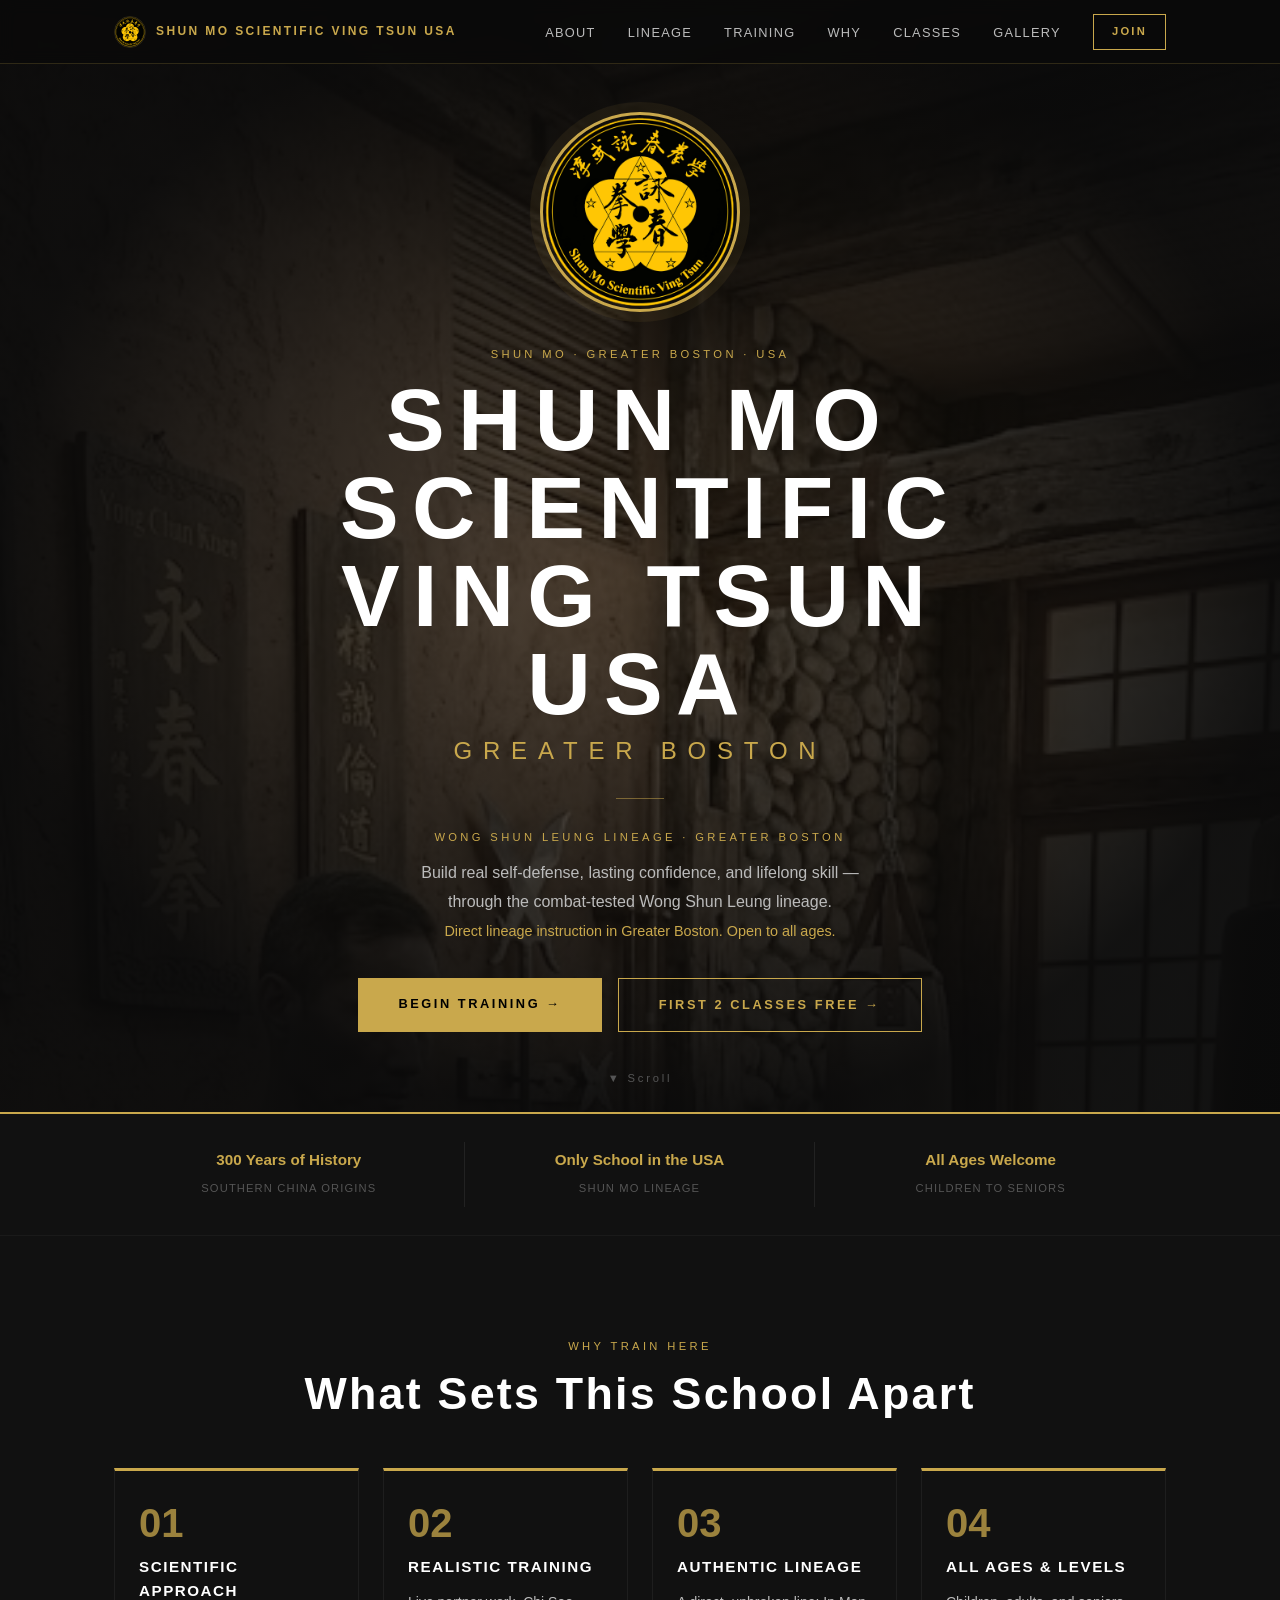
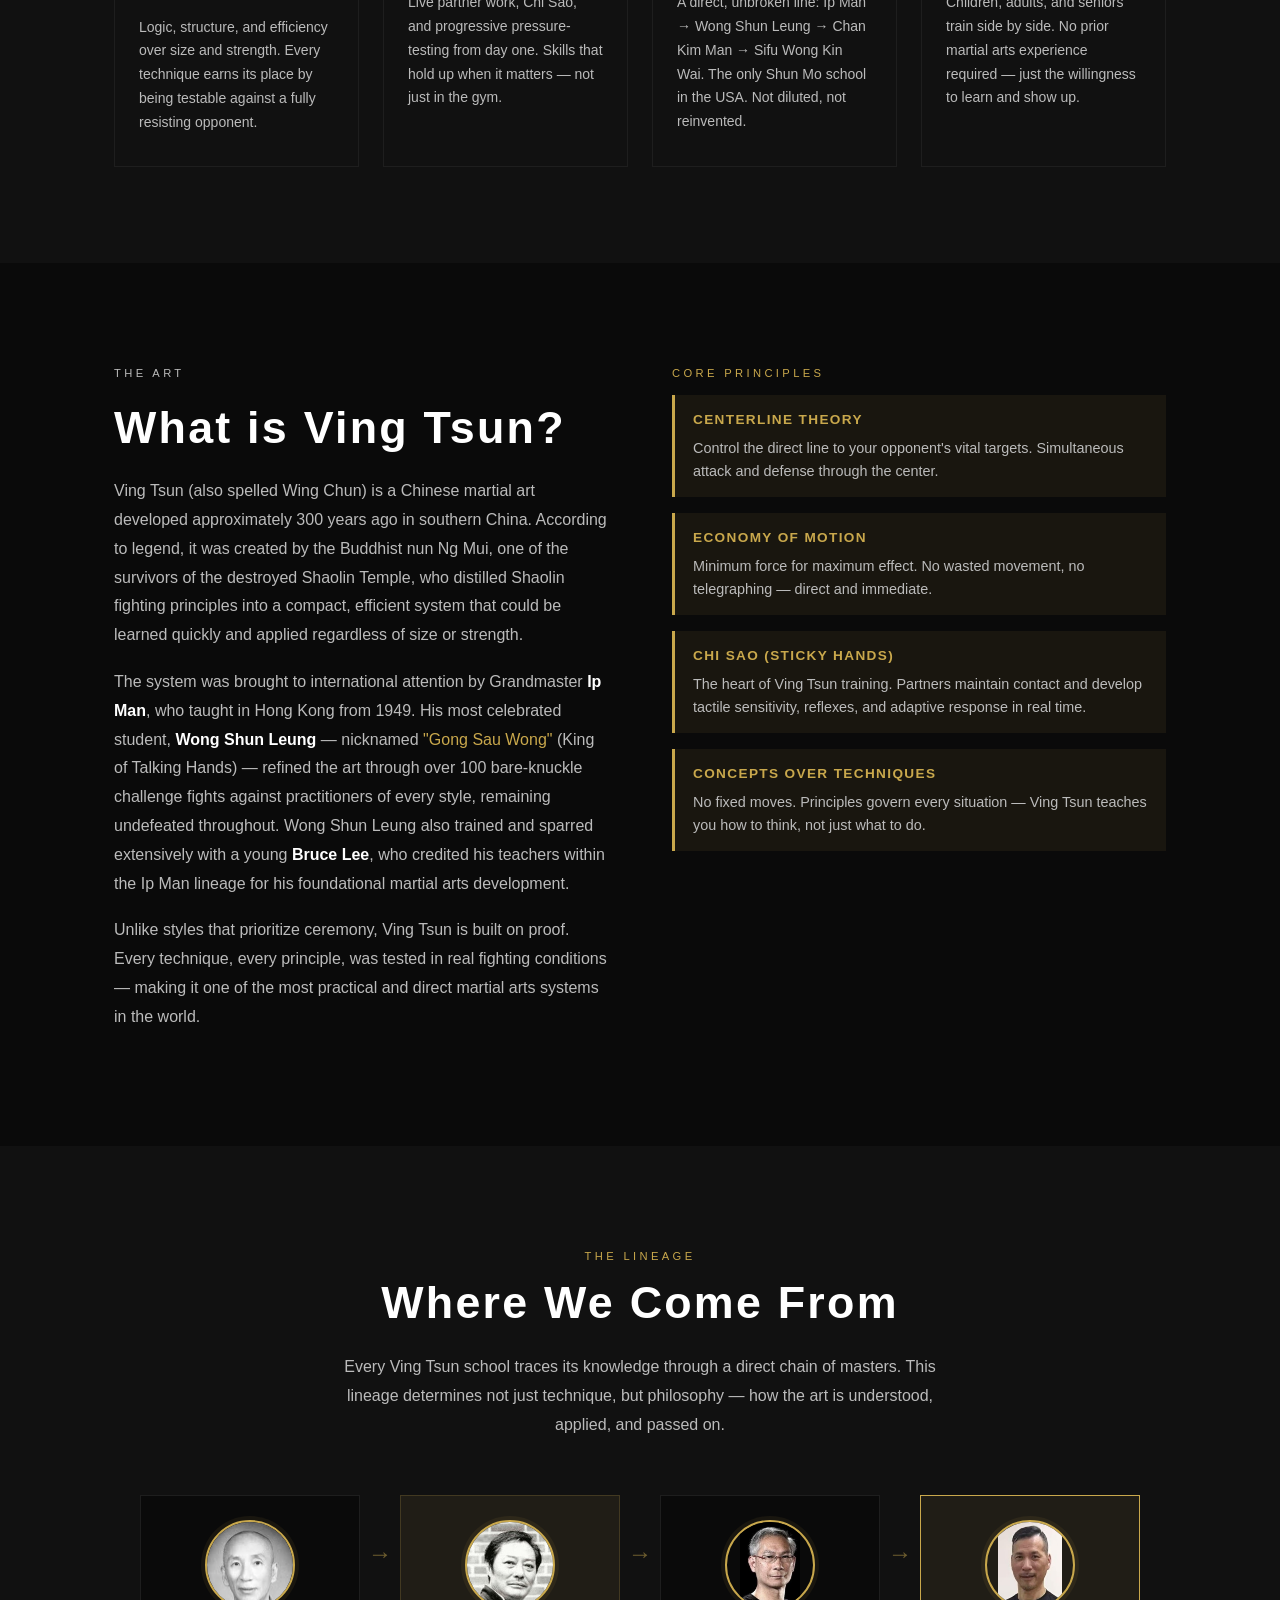
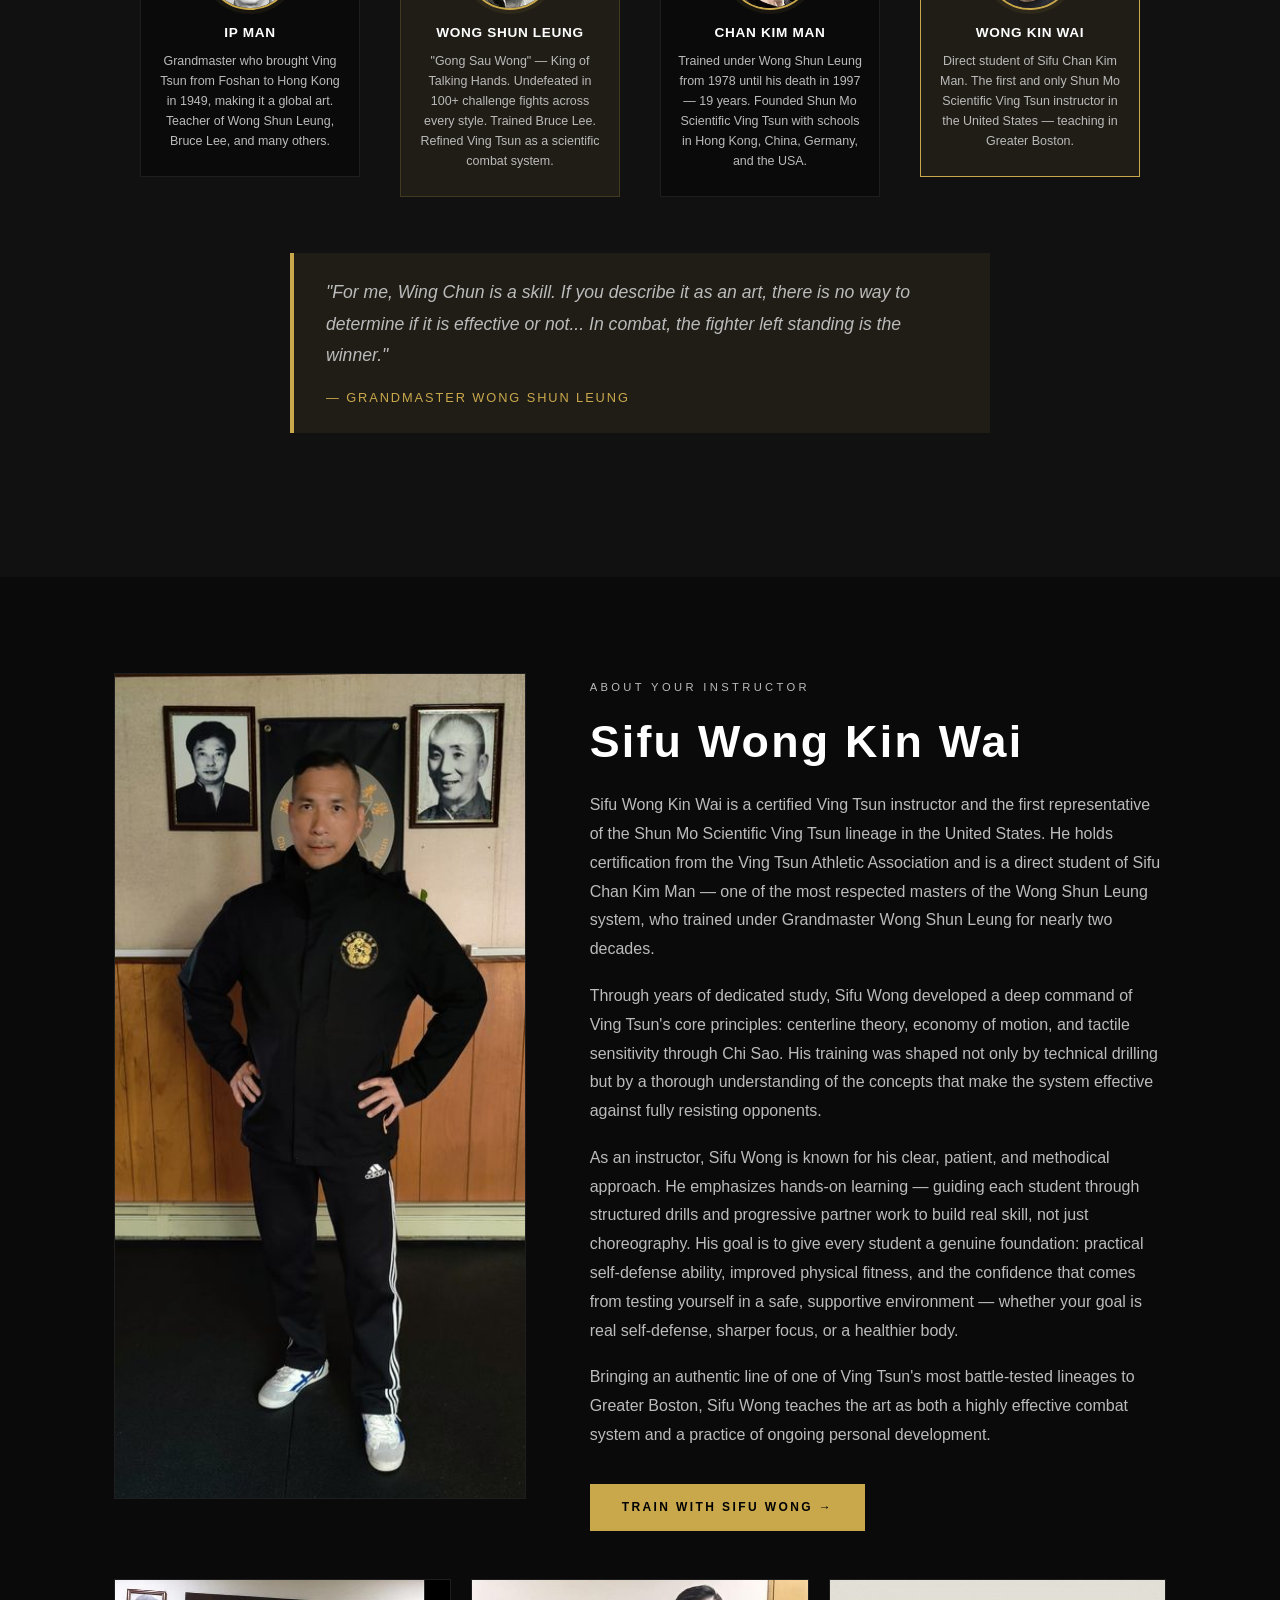
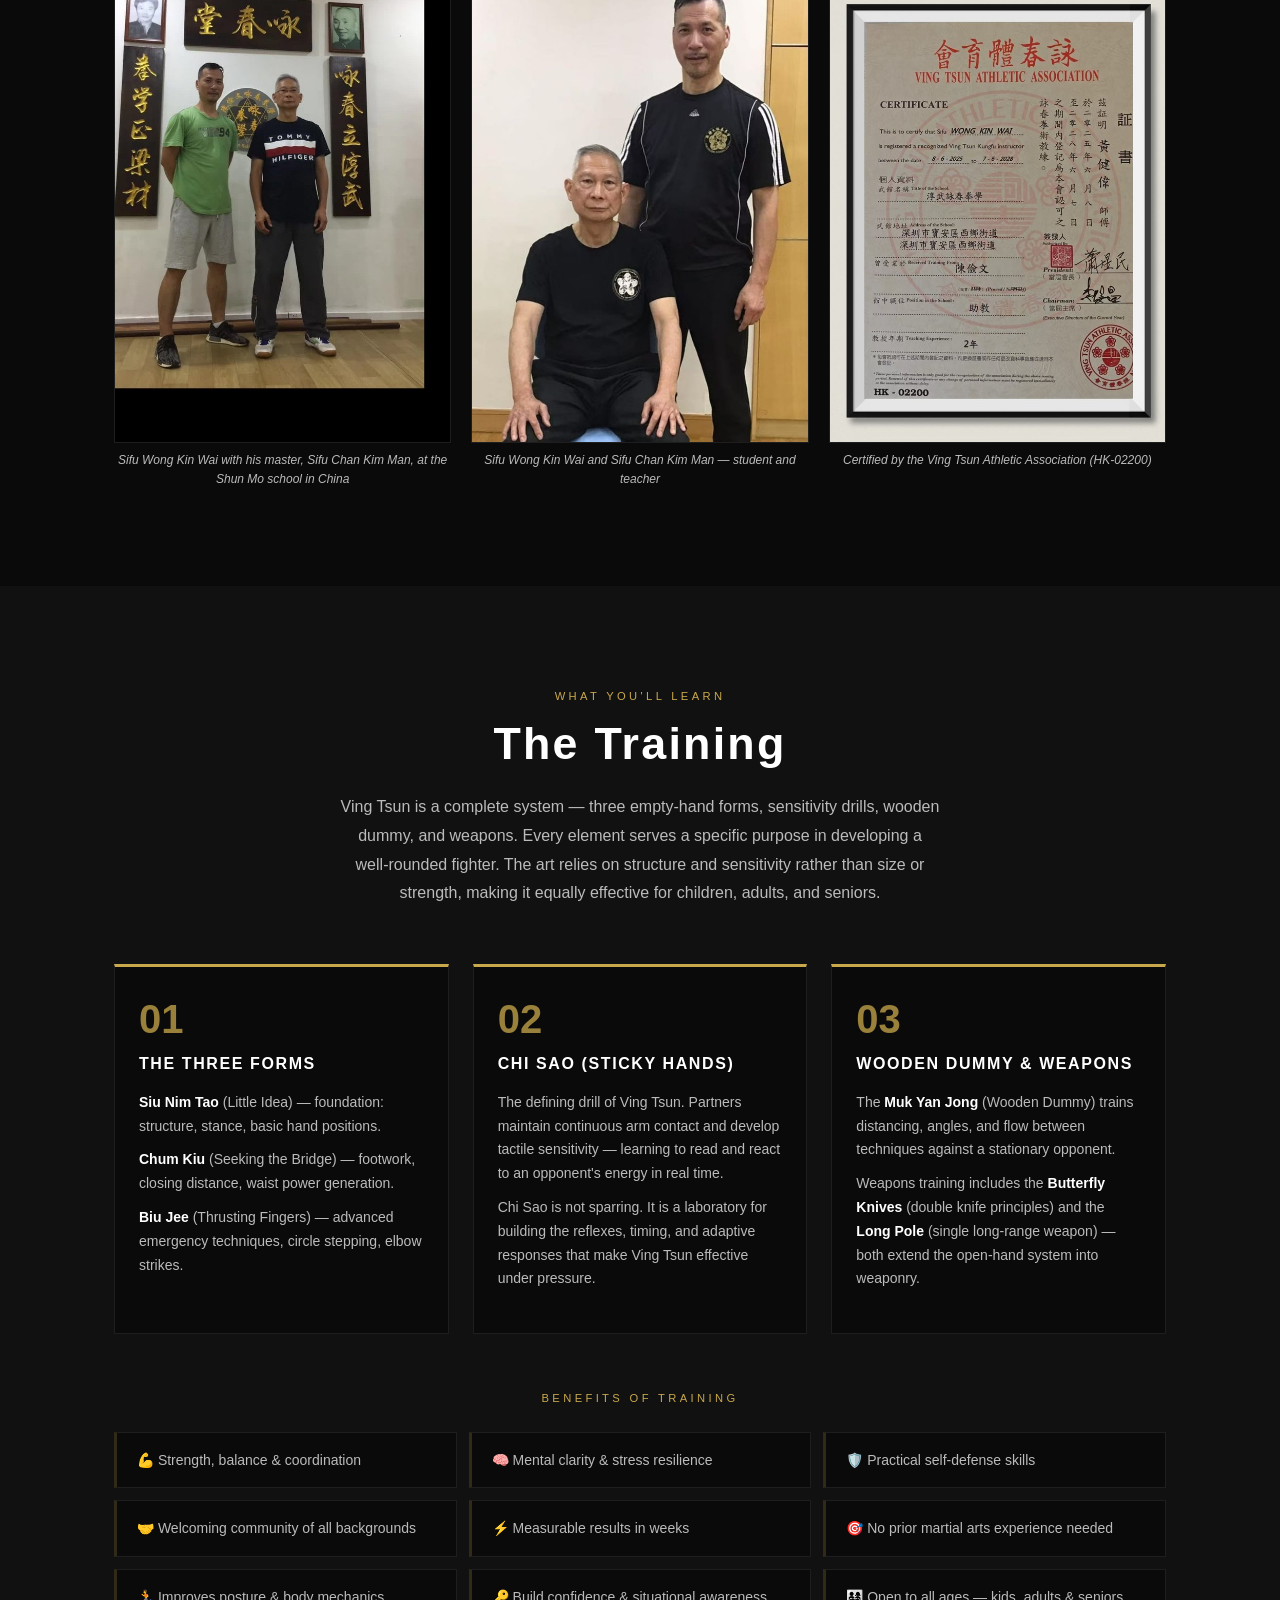
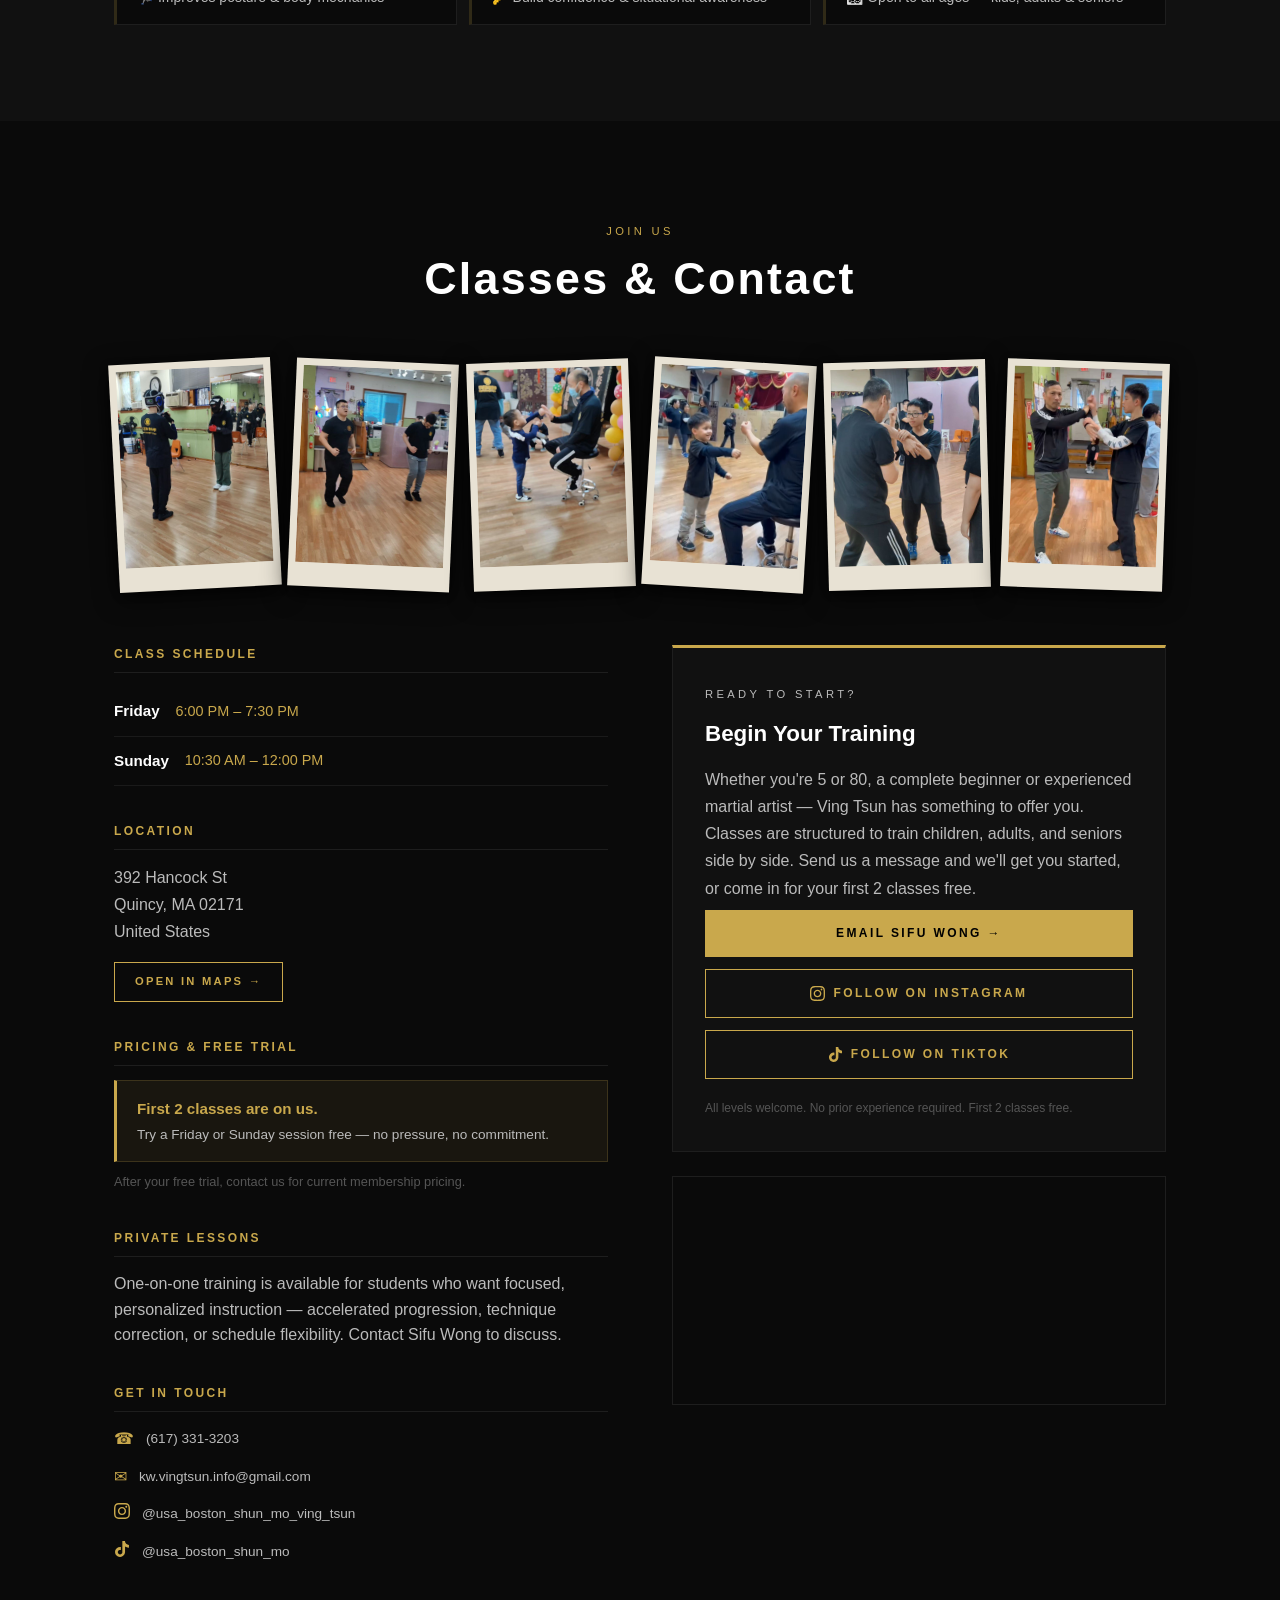
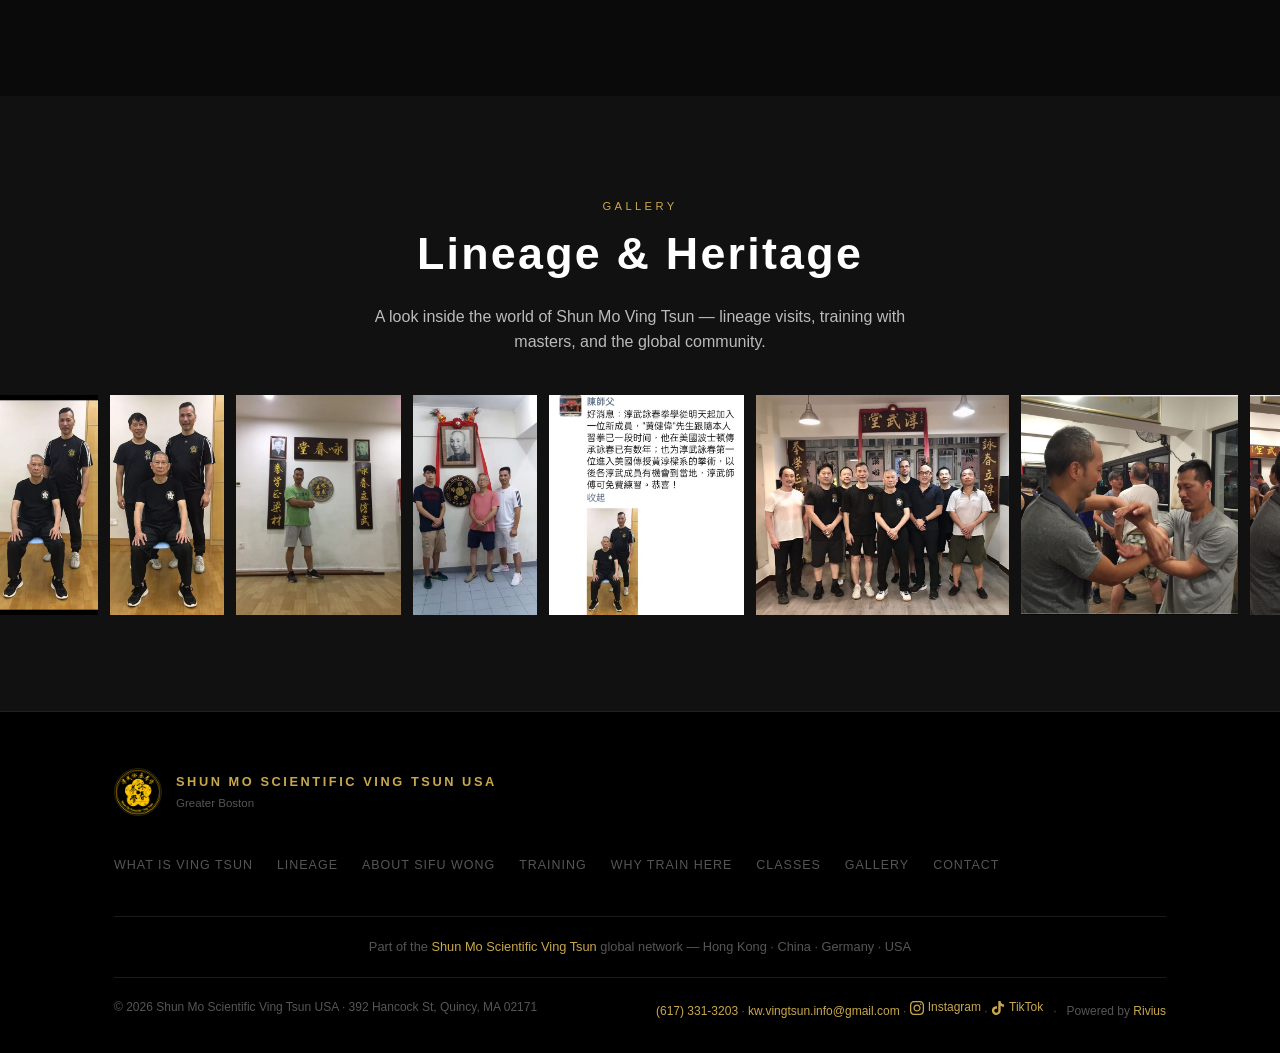
==== commit 63e011d0: "a" ====
--- a/index.html
+++ b/index.html
@@ -506,6 +506,8 @@
         <img src="assets/gallery/gallery-41.jpeg" alt="Ving Tsun lineage" loading="lazy"/>
         <img src="assets/gallery/gallery-42.jpeg" alt="Ving Tsun lineage" loading="lazy"/>
         <img src="assets/gallery/gallery-43.jpeg" alt="Ving Tsun lineage" loading="lazy"/>
+        <img src="assets/gallery/gallery-44.jpeg" alt="Ving Tsun lineage" loading="lazy"/>
+        <img src="assets/gallery/gallery-45.jpeg" alt="Ving Tsun lineage" loading="lazy"/>
         <!-- duplicated for seamless loop -->
         <img src="assets/gallery/gallery-01.jpeg" alt="Ving Tsun lineage" loading="lazy"/>
         <img src="assets/gallery/gallery-02.jpeg" alt="Ving Tsun lineage" loading="lazy"/>
@@ -550,6 +552,8 @@
         <img src="assets/gallery/gallery-41.jpeg" alt="Ving Tsun lineage" loading="lazy"/>
         <img src="assets/gallery/gallery-42.jpeg" alt="Ving Tsun lineage" loading="lazy"/>
         <img src="assets/gallery/gallery-43.jpeg" alt="Ving Tsun lineage" loading="lazy"/>
+        <img src="assets/gallery/gallery-44.jpeg" alt="Ving Tsun lineage" loading="lazy"/>
+        <img src="assets/gallery/gallery-45.jpeg" alt="Ving Tsun lineage" loading="lazy"/>
       </div>
     </div>
   </div>
@@ -597,6 +601,8 @@
         <a href="https://www.instagram.com/usa_boston_shun_mo_ving_tsun/" target="_blank" rel="noopener" class="footer__link footer__social-link"><svg xmlns="http://www.w3.org/2000/svg" viewBox="0 0 24 24" width="14" height="14" fill="currentColor" aria-hidden="true" style="vertical-align:-2px;"><path d="M12 2.163c3.204 0 3.584.012 4.85.07 3.252.148 4.771 1.691 4.919 4.919.058 1.265.069 1.645.069 4.849 0 3.205-.012 3.584-.069 4.849-.149 3.225-1.664 4.771-4.919 4.919-1.266.058-1.644.07-4.85.07-3.204 0-3.584-.012-4.849-.07-3.26-.149-4.771-1.699-4.919-4.92-.058-1.265-.07-1.644-.07-4.849 0-3.204.013-3.583.07-4.849.149-3.227 1.664-4.771 4.919-4.919 1.266-.057 1.645-.069 4.849-.069zm0-2.163c-3.259 0-3.667.014-4.947.072-4.358.2-6.78 2.618-6.98 6.98-.059 1.281-.073 1.689-.073 4.948 0 3.259.014 3.668.072 4.948.2 4.358 2.618 6.78 6.98 6.98 1.281.058 1.689.072 4.948.072 3.259 0 3.668-.014 4.948-.072 4.354-.2 6.782-2.618 6.979-6.98.059-1.28.073-1.689.073-4.948 0-3.259-.014-3.667-.072-4.947-.196-4.354-2.617-6.78-6.979-6.98-1.281-.059-1.69-.073-4.949-.073zm0 5.838c-3.403 0-6.162 2.759-6.162 6.162s2.759 6.163 6.162 6.163 6.162-2.759 6.162-6.163c0-3.403-2.759-6.162-6.162-6.162zm0 10.162c-2.209 0-4-1.79-4-4 0-2.209 1.791-4 4-4s4 1.791 4 4c0 2.21-1.791 4-4 4zm6.406-11.845c-.796 0-1.441.645-1.441 1.44s.645 1.44 1.441 1.44c.795 0 1.439-.645 1.439-1.44s-.644-1.44-1.439-1.44z"/></svg> Instagram</a>
         ·
         <a href="https://www.tiktok.com/@usa_boston_shun_mo" target="_blank" rel="noopener" class="footer__link footer__social-link"><svg xmlns="http://www.w3.org/2000/svg" viewBox="0 0 24 24" width="14" height="14" fill="currentColor" aria-hidden="true" style="vertical-align:-2px;"><path d="M12.525.02c1.31-.02 2.61-.01 3.91-.02.08 1.53.63 3.09 1.75 4.17 1.12 1.11 2.7 1.62 4.24 1.79v4.03c-1.44-.05-2.89-.35-4.2-.97-.57-.26-1.1-.59-1.62-.93-.01 2.92.01 5.84-.02 8.75-.08 1.4-.54 2.79-1.35 3.94-1.31 1.92-3.58 3.17-5.91 3.21-1.43.08-2.86-.31-4.08-1.03-2.02-1.19-3.44-3.37-3.65-5.71-.02-.5-.03-1-.01-1.49.18-1.9 1.12-3.72 2.58-4.96 1.66-1.44 3.98-2.13 6.15-1.72.02 1.48-.04 2.96-.04 4.44-.99-.32-2.15-.23-3.02.37-.63.41-1.11 1.04-1.36 1.75-.21.51-.15 1.07-.14 1.61.24 1.64 1.82 3.02 3.5 2.87 1.12-.01 2.19-.66 2.77-1.61.19-.33.4-.67.41-1.06.1-1.79.06-3.57.07-5.36.01-4.03-.01-8.05.02-12.07z"/></svg> TikTok</a>
+        &nbsp;&nbsp;·&nbsp;&nbsp;
+        Powered by <a href="https://rivi.us" target="_blank" rel="noopener" class="footer__link">Rivius</a>
       </p>
     </div>
   </div>
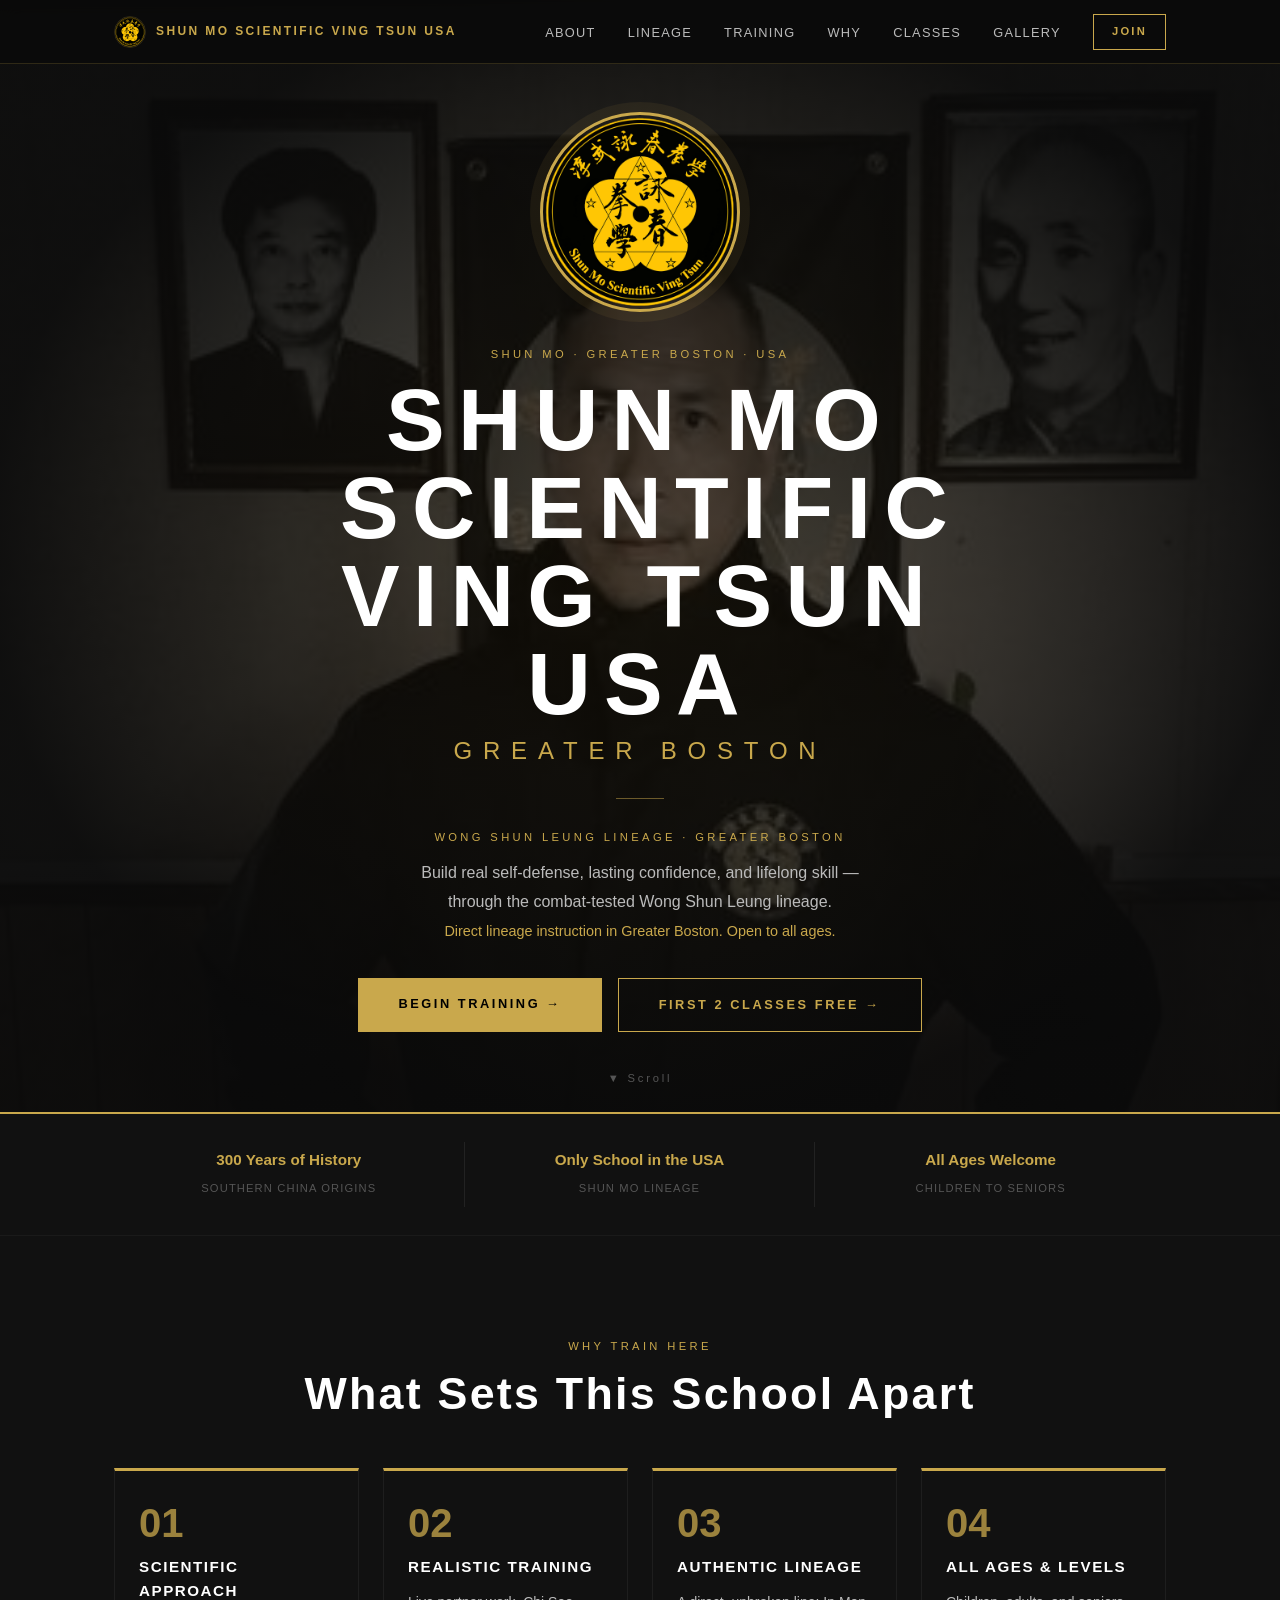
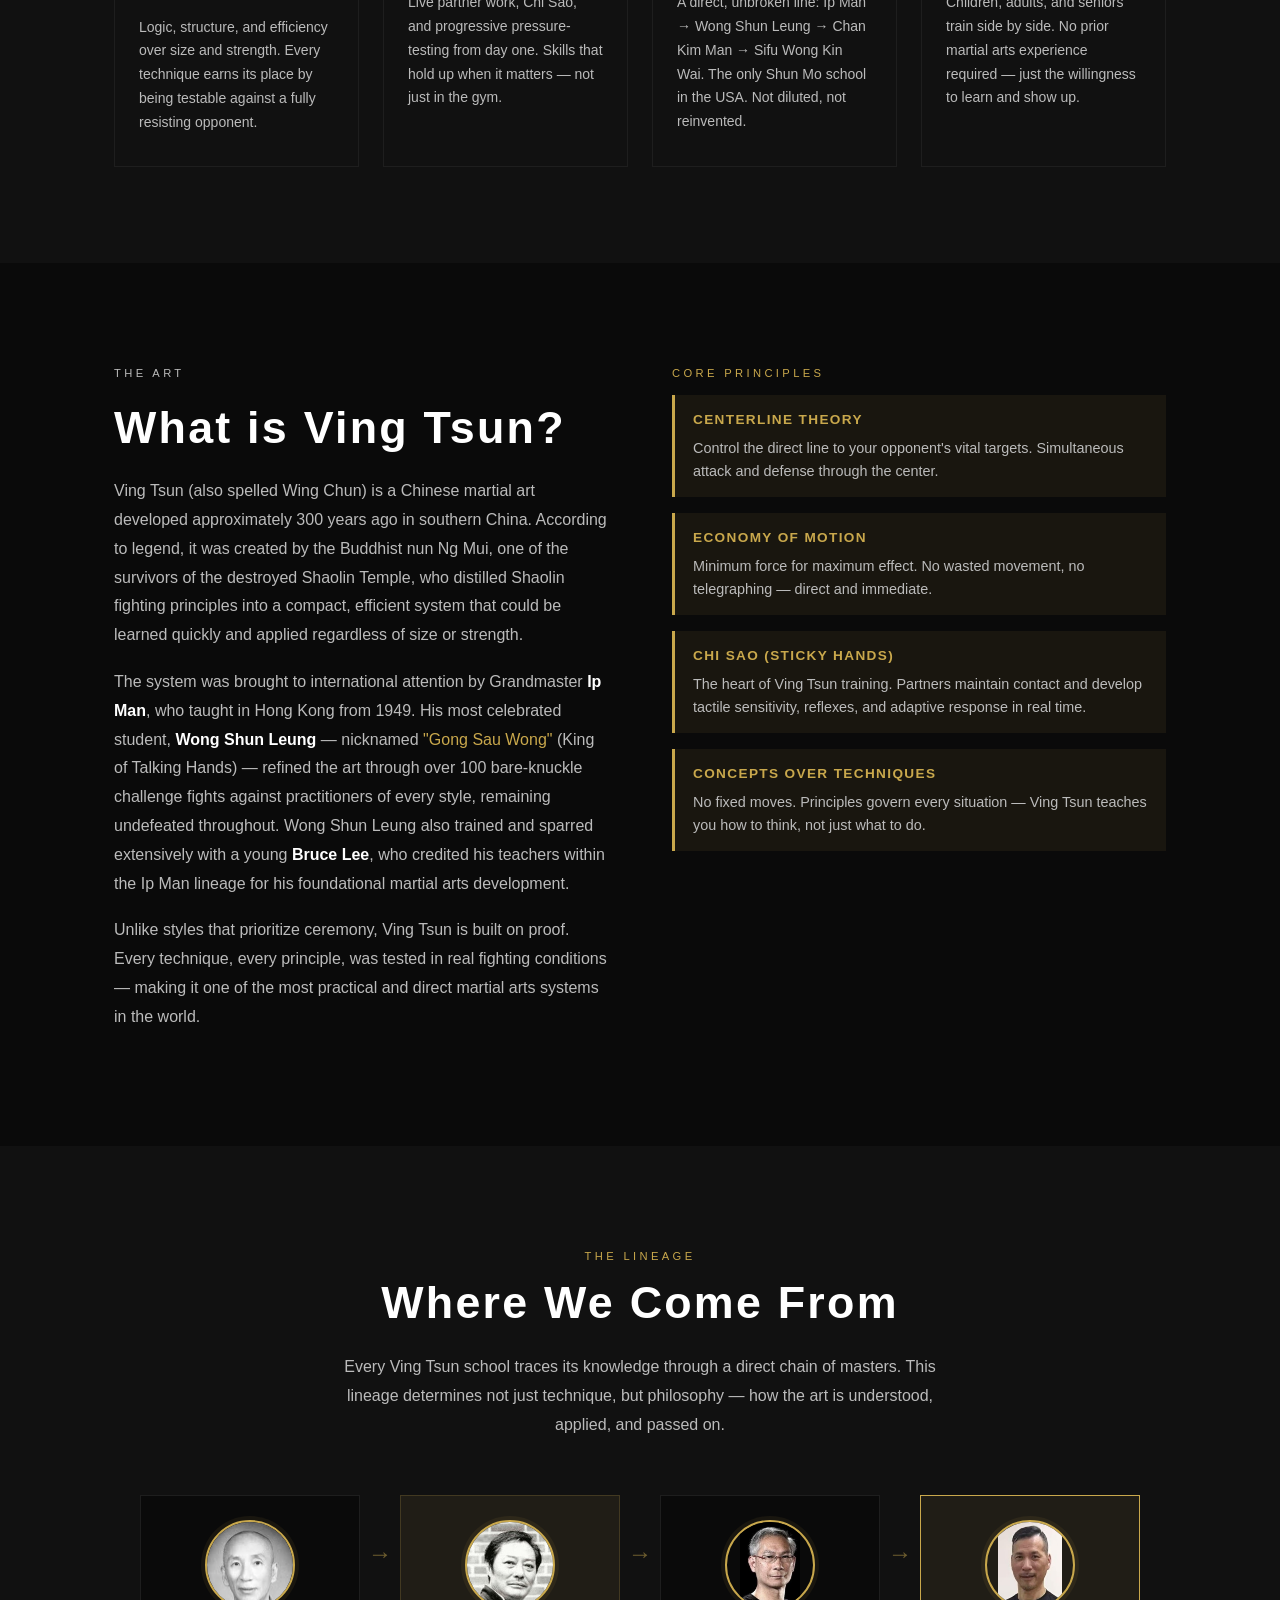
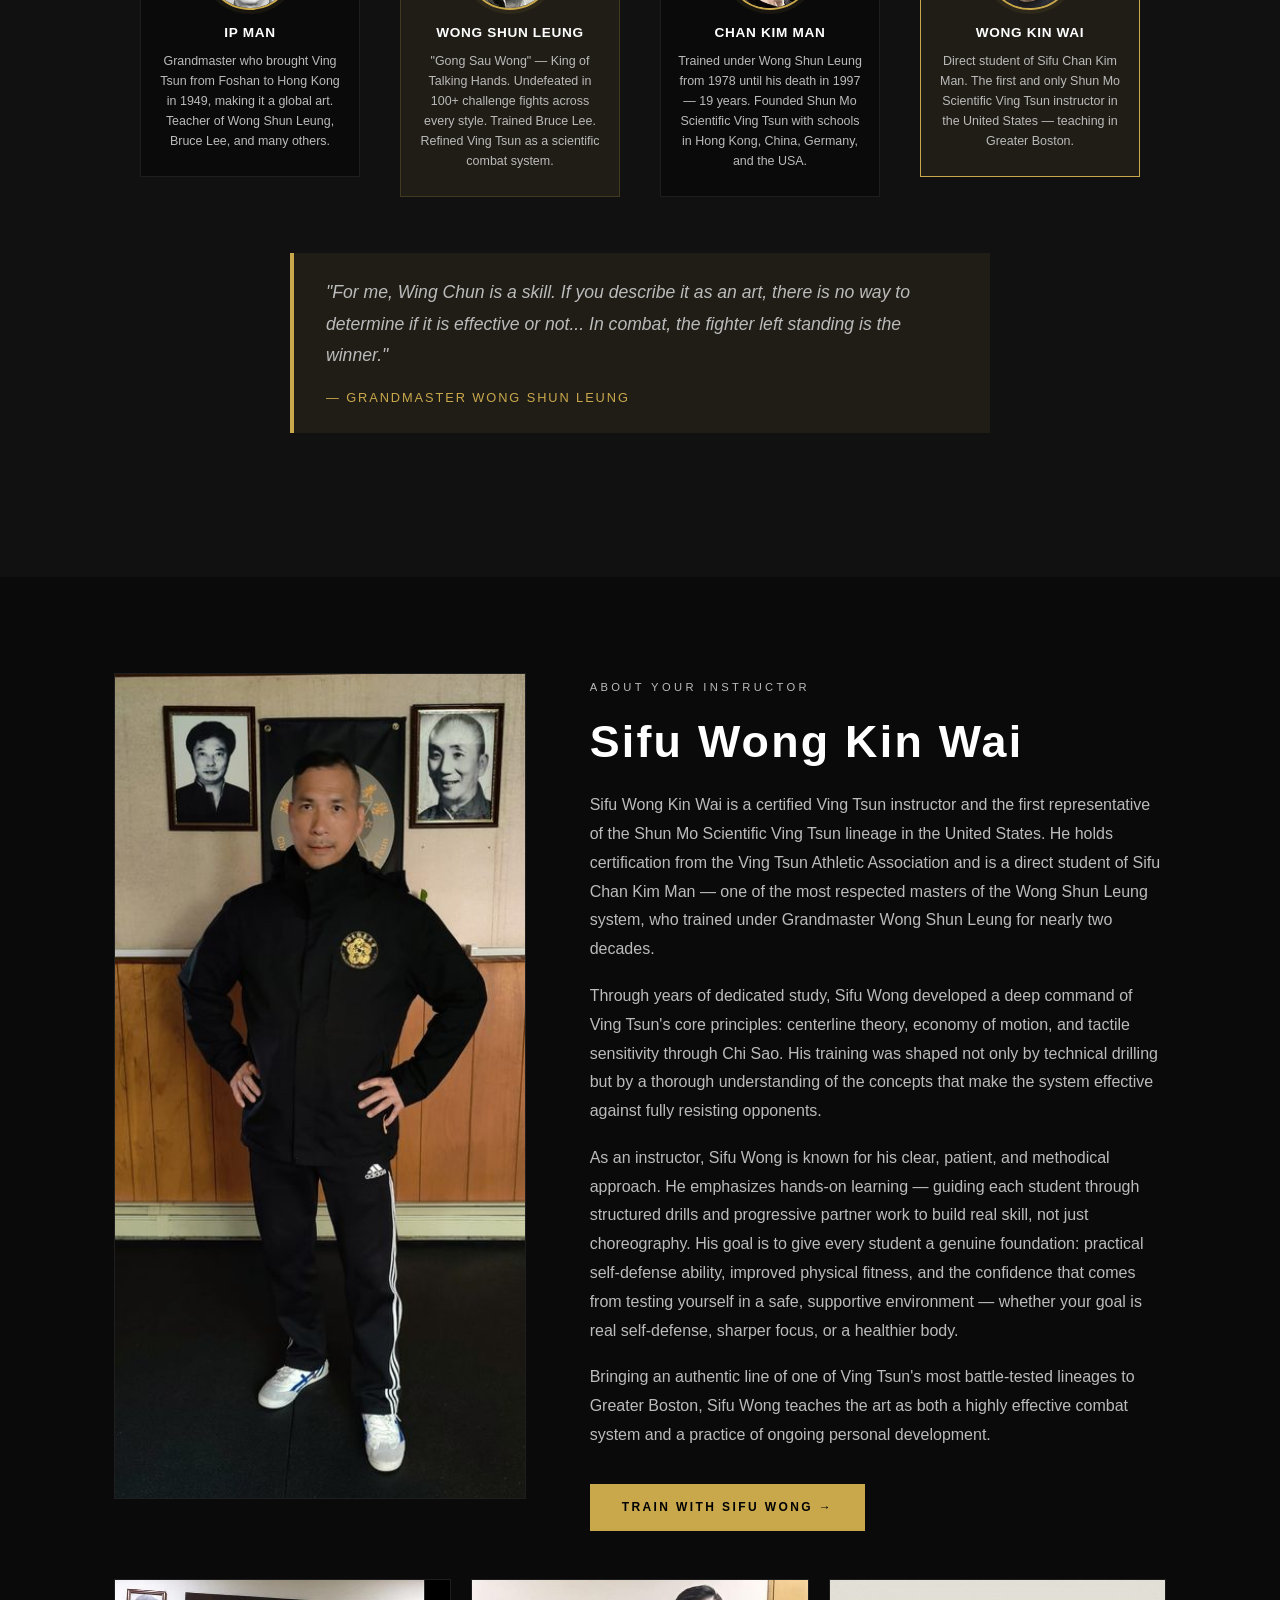
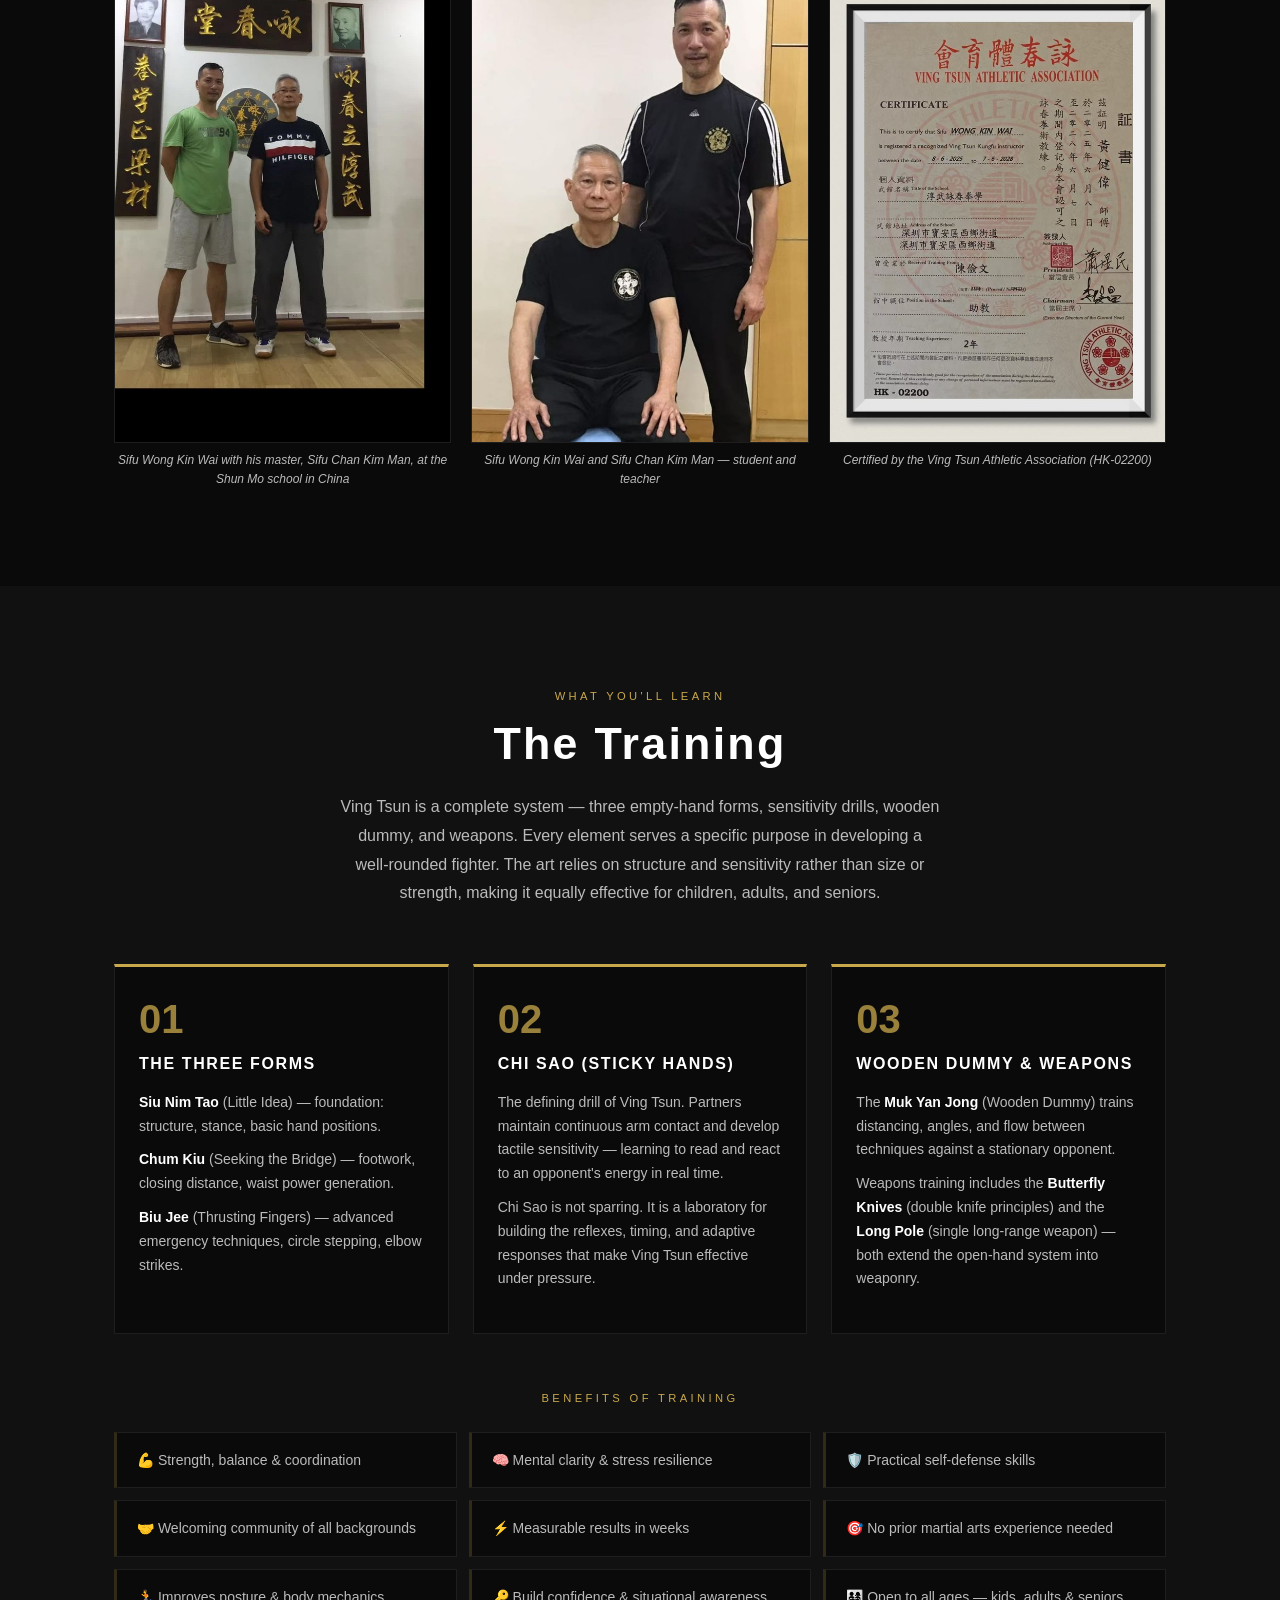
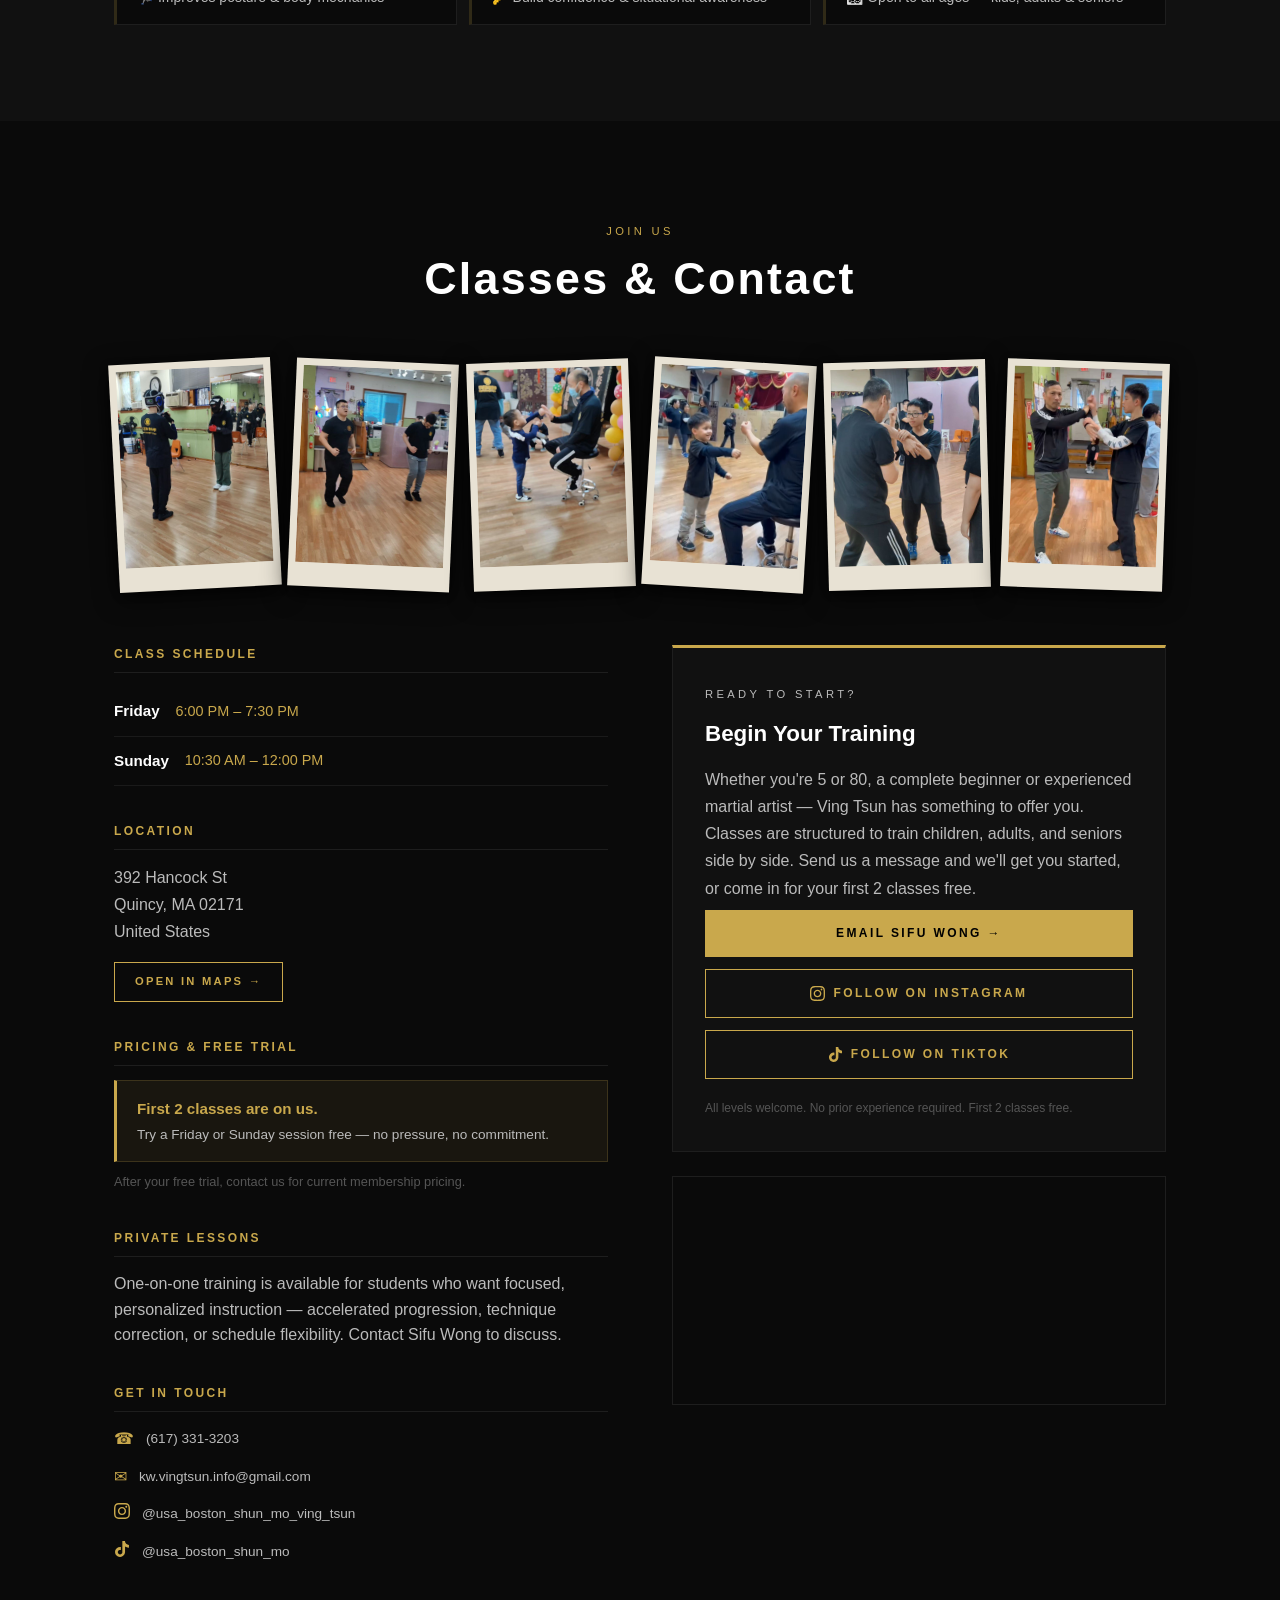
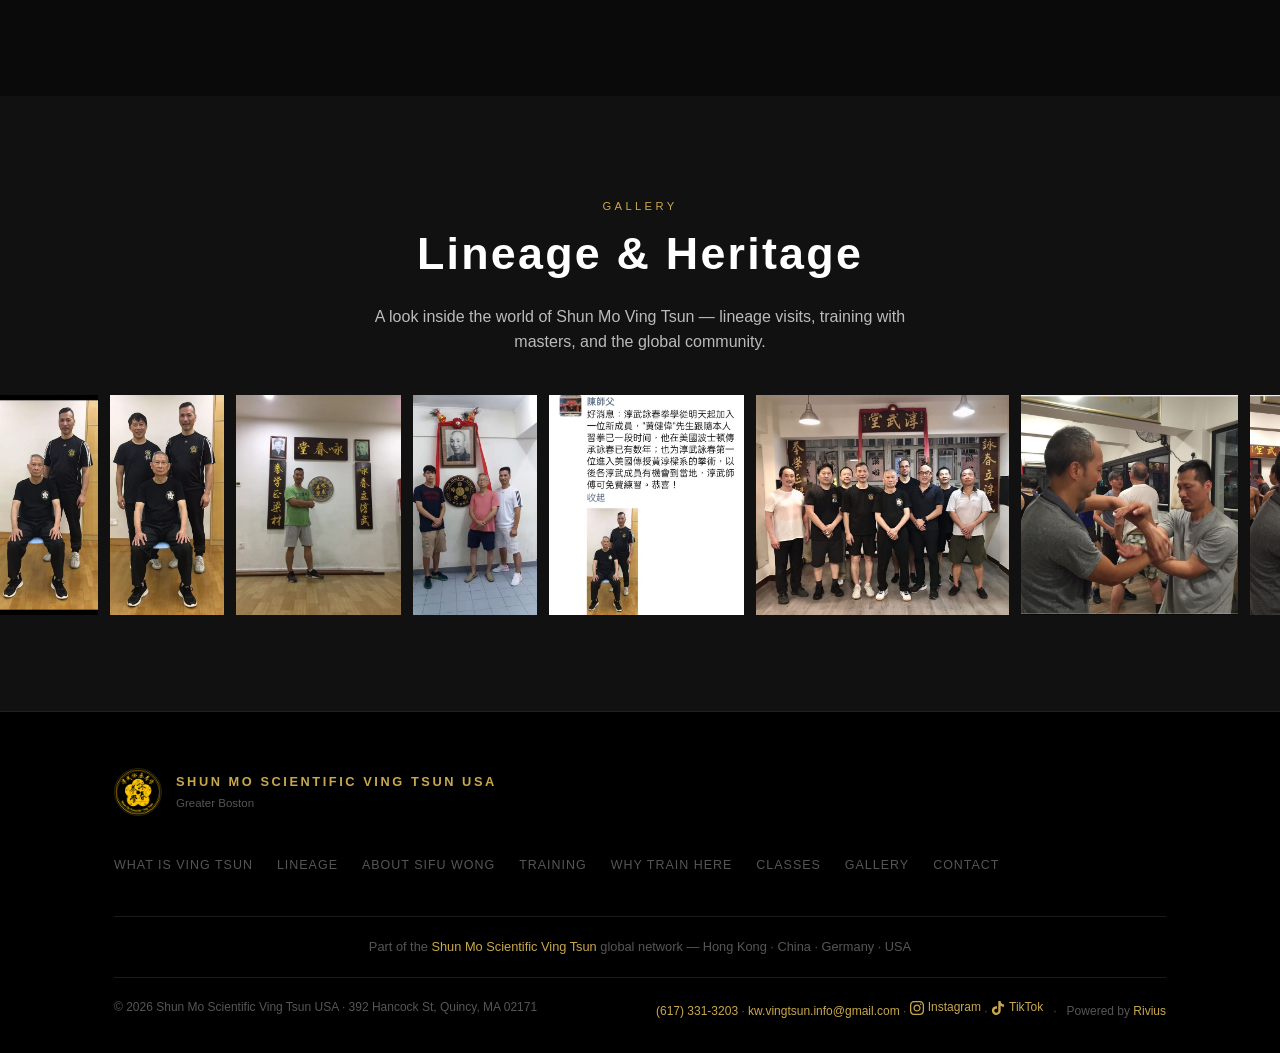
==== commit f954f23c: "SEO" ====
--- a/index.html
+++ b/index.html
@@ -1,26 +1,56 @@
-<!DOCTYPE html>
+﻿<!DOCTYPE html>
 <html lang="en">
 <head>
   <meta charset="UTF-8"/>
   <meta name="viewport" content="width=device-width, initial-scale=1.0"/>
   <meta name="description" content="Build self-defense skills, real confidence, and lifelong fitness in Greater Boston. First 2 classes free. Authentic Wong Shun Leung lineage Ving Tsun (Wing Chun) for all ages — Quincy, MA. Fridays &amp; Sundays."/>
-  <meta name="keywords" content="Ving Tsun Greater Boston, Wing Chun Greater Boston, martial arts Greater Boston, Ving Tsun classes, Wing Chun Quincy MA, Wong Shun Leung lineage, Shun Mo Ving Tsun, self defense Greater Boston"/>
   <title>Ving Tsun Greater Boston | Wing Chun Classes in Greater Boston | Shun Mo Scientific Ving Tsun</title>
 
+  <!-- Canonical & robots -->
+  <link rel="canonical" href="https://www.shunmo-vingtsun-usa.com/"/>
+  <meta name="robots" content="index, follow, max-image-preview:large"/>
+
   <!-- Open Graph -->
+  <meta property="og:site_name" content="Shun Mo Scientific Ving Tsun USA"/>
+  <meta property="og:locale" content="en_US"/>
+  <meta property="og:type" content="website"/>
+  <meta property="og:url" content="https://www.shunmo-vingtsun-usa.com/"/>
   <meta property="og:title" content="Ving Tsun Greater Boston — Authentic Wing Chun"/>
   <meta property="og:description" content="Build real self-defense, confidence, and martial skill in Greater Boston. First 2 classes free. Greater Boston's only Shun Mo Scientific Ving Tsun school."/>
-  <meta property="og:type" content="website"/>
+  <meta property="og:image" content="https://www.shunmo-vingtsun-usa.com/assets/hero-bg.jpeg"/>
+  <meta property="og:image:alt" content="Ving Tsun training at Shun Mo Greater Boston"/>
+
+  <!-- Twitter Card -->
+  <meta name="twitter:card" content="summary_large_image"/>
+  <meta name="twitter:title" content="Ving Tsun Greater Boston — Authentic Wing Chun"/>
+  <meta name="twitter:description" content="Authentic Wong Shun Leung lineage Ving Tsun in Quincy, MA. First 2 classes free. Fridays &amp; Sundays."/>
+  <meta name="twitter:image" content="https://www.shunmo-vingtsun-usa.com/assets/hero-bg.jpeg"/>
+
+  <!-- Mobile / theme -->
+  <meta name="theme-color" content="#000000"/>
+
+  <!-- Icons & manifest -->
+  <link rel="icon" href="/assets/favicon.ico" sizes="any"/>
+  <link rel="icon" type="image/svg+xml" href="/assets/favicon.svg"/>
+  <link rel="icon" type="image/png" sizes="96x96" href="/assets/favicon-96x96.png"/>
+  <link rel="apple-touch-icon" sizes="180x180" href="/assets/apple-touch-icon.png"/>
+  <link rel="manifest" href="/site.webmanifest"/>
 
   <!-- Schema.org structured data -->
   <script type="application/ld+json">
   {
     "@context": "https://schema.org",
-    "@type": "SportsActivityLocation",
+    "@type": ["MartialArtsSchool", "LocalBusiness"],
+    "@id": "https://www.shunmo-vingtsun-usa.com/#school",
     "name": "Shun Mo Scientific Ving Tsun USA",
-    "description": "Authentic Shun Mo Scientific Ving Tsun — Wong Shun Leung lineage. Greater Boston's only Shun Mo school.",
-    "url": "",
+    "alternateName": "Shun Mo Ving Tsun Greater Boston",
+    "description": "Authentic Wong Shun Leung lineage Ving Tsun (Wing Chun) in Quincy, MA. First 2 classes free. All ages welcome.",
+    "url": "https://www.shunmo-vingtsun-usa.com/",
+    "logo": "https://www.shunmo-vingtsun-usa.com/assets/logo.webp",
+    "image": "https://www.shunmo-vingtsun-usa.com/assets/hero-bg.jpeg",
+    "telephone": "+1-617-331-3203",
     "email": "kw.vingtsun.info@gmail.com",
+    "priceRange": "$$",
     "address": {
       "@type": "PostalAddress",
       "streetAddress": "392 Hancock St",
@@ -29,8 +59,20 @@
       "postalCode": "02171",
       "addressCountry": "US"
     },
-    "openingHours": ["Fr 18:00-19:30", "Su 10:30-12:00"],
-    "sport": "Ving Tsun (Wing Chun)"
+    "areaServed": [
+      { "@type": "City", "name": "Quincy" },
+      { "@type": "City", "name": "Boston" },
+      { "@type": "AdministrativeArea", "name": "Greater Boston" }
+    ],
+    "openingHoursSpecification": [
+      { "@type": "OpeningHoursSpecification", "dayOfWeek": "Friday", "opens": "18:00", "closes": "19:30" },
+      { "@type": "OpeningHoursSpecification", "dayOfWeek": "Sunday", "opens": "10:30", "closes": "12:00" }
+    ],
+    "sport": "Ving Tsun (Wing Chun)",
+    "sameAs": [
+      "https://www.instagram.com/usa_boston_shun_mo_ving_tsun/",
+      "https://www.tiktok.com/@usa_boston_shun_mo"
+    ]
   }
   </script>
 
@@ -463,97 +505,97 @@
   <div class="gallery-track-wrap">
     <div class="gallery-track gallery-track--left">
       <div class="gallery-track__inner" id="galleryRow2">
-        <img src="assets/gallery/gallery-01.jpeg" alt="Ving Tsun lineage" loading="lazy"/>
-        <img src="assets/gallery/gallery-02.jpeg" alt="Ving Tsun lineage" loading="lazy"/>
-        <img src="assets/gallery/gallery-03.jpeg" alt="Ving Tsun lineage" loading="lazy"/>
-        <img src="assets/gallery/gallery-04.jpeg" alt="Ving Tsun lineage" loading="lazy"/>
-        <img src="assets/gallery/gallery-05.jpeg" alt="Ving Tsun lineage" loading="lazy"/>
-        <img src="assets/gallery/gallery-06.jpeg" alt="Ving Tsun lineage" loading="lazy"/>
-        <img src="assets/gallery/gallery-07.jpeg" alt="Ving Tsun lineage" loading="lazy"/>
-        <img src="assets/gallery/gallery-08.jpeg" alt="Ving Tsun lineage" loading="lazy"/>
-        <img src="assets/gallery/gallery-09.jpeg" alt="Ving Tsun lineage" loading="lazy"/>
-        <img src="assets/gallery/gallery-10.jpeg" alt="Ving Tsun lineage" loading="lazy"/>
-        <img src="assets/gallery/gallery-11.jpeg" alt="Ving Tsun lineage" loading="lazy"/>
-        <img src="assets/gallery/gallery-12.jpeg" alt="Ving Tsun lineage" loading="lazy"/>
-        <img src="assets/gallery/gallery-13.jpeg" alt="Ving Tsun lineage" loading="lazy"/>
-        <img src="assets/gallery/gallery-14.jpeg" alt="Ving Tsun lineage" loading="lazy"/>
-        <img src="assets/gallery/gallery-15.jpeg" alt="Ving Tsun lineage" loading="lazy"/>
-        <img src="assets/gallery/gallery-16.jpeg" alt="Ving Tsun lineage" loading="lazy"/>
-        <img src="assets/gallery/gallery-17.jpeg" alt="Ving Tsun lineage" loading="lazy"/>
-        <img src="assets/gallery/gallery-18.jpeg" alt="Ving Tsun lineage" loading="lazy"/>
-        <img src="assets/gallery/gallery-19.jpeg" alt="Ving Tsun lineage" loading="lazy"/>
-        <img src="assets/gallery/gallery-20.jpeg" alt="Ving Tsun lineage" loading="lazy"/>
-        <img src="assets/gallery/gallery-21.jpeg" alt="Ving Tsun lineage" loading="lazy"/>
-        <img src="assets/gallery/gallery-22.jpeg" alt="Ving Tsun lineage" loading="lazy"/>
-        <img src="assets/gallery/gallery-23.jpeg" alt="Ving Tsun lineage" loading="lazy"/>
-        <img src="assets/gallery/gallery-24.jpeg" alt="Ving Tsun lineage" loading="lazy"/>
-        <img src="assets/gallery/gallery-25.jpeg" alt="Ving Tsun lineage" loading="lazy"/>
-        <img src="assets/gallery/gallery-26.jpeg" alt="Ving Tsun lineage" loading="lazy"/>
-        <img src="assets/gallery/gallery-27.jpeg" alt="Ving Tsun lineage" loading="lazy"/>
-        <img src="assets/gallery/gallery-28.jpeg" alt="Ving Tsun lineage" loading="lazy"/>
-        <img src="assets/gallery/gallery-29.jpeg" alt="Ving Tsun lineage" loading="lazy"/>
-        <img src="assets/gallery/gallery-30.jpeg" alt="Ving Tsun lineage" loading="lazy"/>
-        <img src="assets/gallery/gallery-31.jpeg" alt="Ving Tsun lineage" loading="lazy"/>
-        <img src="assets/gallery/gallery-32.jpeg" alt="Ving Tsun lineage" loading="lazy"/>
-        <img src="assets/gallery/gallery-33.jpeg" alt="Ving Tsun lineage" loading="lazy"/>
-        <img src="assets/gallery/gallery-34.jpeg" alt="Ving Tsun lineage" loading="lazy"/>
-        <img src="assets/gallery/gallery-35.jpeg" alt="Ving Tsun lineage" loading="lazy"/>
-        <img src="assets/gallery/gallery-36.jpeg" alt="Ving Tsun lineage" loading="lazy"/>
-        <img src="assets/gallery/gallery-37.jpeg" alt="Ving Tsun lineage" loading="lazy"/>
-        <img src="assets/gallery/gallery-38.jpeg" alt="Ving Tsun lineage" loading="lazy"/>
-        <img src="assets/gallery/gallery-39.jpeg" alt="Ving Tsun lineage" loading="lazy"/>
-        <img src="assets/gallery/gallery-40.jpeg" alt="Ving Tsun lineage" loading="lazy"/>
-        <img src="assets/gallery/gallery-41.jpeg" alt="Ving Tsun lineage" loading="lazy"/>
-        <img src="assets/gallery/gallery-42.jpeg" alt="Ving Tsun lineage" loading="lazy"/>
-        <img src="assets/gallery/gallery-43.jpeg" alt="Ving Tsun lineage" loading="lazy"/>
-        <img src="assets/gallery/gallery-44.jpeg" alt="Ving Tsun lineage" loading="lazy"/>
-        <img src="assets/gallery/gallery-45.jpeg" alt="Ving Tsun lineage" loading="lazy"/>
+        <img src="assets/gallery/gallery-01.jpeg" alt="Ving Tsun training session at Shun Mo Greater Boston" loading="lazy"/>
+        <img src="assets/gallery/gallery-02.jpeg" alt="Shun Mo Ving Tsun class in Quincy, MA" loading="lazy"/>
+        <img src="assets/gallery/gallery-03.jpeg" alt="Sifu Wong Kin Wai instructing Ving Tsun" loading="lazy"/>
+        <img src="assets/gallery/gallery-04.jpeg" alt="Ving Tsun lineage visit with master practitioners" loading="lazy"/>
+        <img src="assets/gallery/gallery-05.jpeg" alt="Ving Tsun training session at Shun Mo Greater Boston" loading="lazy"/>
+        <img src="assets/gallery/gallery-06.jpeg" alt="Shun Mo Ving Tsun class in Quincy, MA" loading="lazy"/>
+        <img src="assets/gallery/gallery-07.jpeg" alt="Sifu Wong Kin Wai instructing Ving Tsun" loading="lazy"/>
+        <img src="assets/gallery/gallery-08.jpeg" alt="Ving Tsun lineage visit with master practitioners" loading="lazy"/>
+        <img src="assets/gallery/gallery-09.jpeg" alt="Ving Tsun training session at Shun Mo Greater Boston" loading="lazy"/>
+        <img src="assets/gallery/gallery-10.jpeg" alt="Shun Mo Ving Tsun class in Quincy, MA" loading="lazy"/>
+        <img src="assets/gallery/gallery-11.jpeg" alt="Sifu Wong Kin Wai instructing Ving Tsun" loading="lazy"/>
+        <img src="assets/gallery/gallery-12.jpeg" alt="Ving Tsun lineage visit with master practitioners" loading="lazy"/>
+        <img src="assets/gallery/gallery-13.jpeg" alt="Ving Tsun training session at Shun Mo Greater Boston" loading="lazy"/>
+        <img src="assets/gallery/gallery-14.jpeg" alt="Shun Mo Ving Tsun class in Quincy, MA" loading="lazy"/>
+        <img src="assets/gallery/gallery-15.jpeg" alt="Sifu Wong Kin Wai instructing Ving Tsun" loading="lazy"/>
+        <img src="assets/gallery/gallery-16.jpeg" alt="Ving Tsun lineage visit with master practitioners" loading="lazy"/>
+        <img src="assets/gallery/gallery-17.jpeg" alt="Ving Tsun training session at Shun Mo Greater Boston" loading="lazy"/>
+        <img src="assets/gallery/gallery-18.jpeg" alt="Shun Mo Ving Tsun class in Quincy, MA" loading="lazy"/>
+        <img src="assets/gallery/gallery-19.jpeg" alt="Sifu Wong Kin Wai instructing Ving Tsun" loading="lazy"/>
+        <img src="assets/gallery/gallery-20.jpeg" alt="Ving Tsun lineage visit with master practitioners" loading="lazy"/>
+        <img src="assets/gallery/gallery-21.jpeg" alt="Ving Tsun training session at Shun Mo Greater Boston" loading="lazy"/>
+        <img src="assets/gallery/gallery-22.jpeg" alt="Shun Mo Ving Tsun class in Quincy, MA" loading="lazy"/>
+        <img src="assets/gallery/gallery-23.jpeg" alt="Sifu Wong Kin Wai instructing Ving Tsun" loading="lazy"/>
+        <img src="assets/gallery/gallery-24.jpeg" alt="Ving Tsun lineage visit with master practitioners" loading="lazy"/>
+        <img src="assets/gallery/gallery-25.jpeg" alt="Ving Tsun training session at Shun Mo Greater Boston" loading="lazy"/>
+        <img src="assets/gallery/gallery-26.jpeg" alt="Shun Mo Ving Tsun class in Quincy, MA" loading="lazy"/>
+        <img src="assets/gallery/gallery-27.jpeg" alt="Sifu Wong Kin Wai instructing Ving Tsun" loading="lazy"/>
+        <img src="assets/gallery/gallery-28.jpeg" alt="Ving Tsun lineage visit with master practitioners" loading="lazy"/>
+        <img src="assets/gallery/gallery-29.jpeg" alt="Ving Tsun training session at Shun Mo Greater Boston" loading="lazy"/>
+        <img src="assets/gallery/gallery-30.jpeg" alt="Shun Mo Ving Tsun class in Quincy, MA" loading="lazy"/>
+        <img src="assets/gallery/gallery-31.jpeg" alt="Sifu Wong Kin Wai instructing Ving Tsun" loading="lazy"/>
+        <img src="assets/gallery/gallery-32.jpeg" alt="Ving Tsun lineage visit with master practitioners" loading="lazy"/>
+        <img src="assets/gallery/gallery-33.jpeg" alt="Ving Tsun training session at Shun Mo Greater Boston" loading="lazy"/>
+        <img src="assets/gallery/gallery-34.jpeg" alt="Shun Mo Ving Tsun class in Quincy, MA" loading="lazy"/>
+        <img src="assets/gallery/gallery-35.jpeg" alt="Sifu Wong Kin Wai instructing Ving Tsun" loading="lazy"/>
+        <img src="assets/gallery/gallery-36.jpeg" alt="Ving Tsun lineage visit with master practitioners" loading="lazy"/>
+        <img src="assets/gallery/gallery-37.jpeg" alt="Ving Tsun training session at Shun Mo Greater Boston" loading="lazy"/>
+        <img src="assets/gallery/gallery-38.jpeg" alt="Shun Mo Ving Tsun class in Quincy, MA" loading="lazy"/>
+        <img src="assets/gallery/gallery-39.jpeg" alt="Sifu Wong Kin Wai instructing Ving Tsun" loading="lazy"/>
+        <img src="assets/gallery/gallery-40.jpeg" alt="Ving Tsun lineage visit with master practitioners" loading="lazy"/>
+        <img src="assets/gallery/gallery-41.jpeg" alt="Ving Tsun training session at Shun Mo Greater Boston" loading="lazy"/>
+        <img src="assets/gallery/gallery-42.jpeg" alt="Shun Mo Ving Tsun class in Quincy, MA" loading="lazy"/>
+        <img src="assets/gallery/gallery-43.jpeg" alt="Sifu Wong Kin Wai instructing Ving Tsun" loading="lazy"/>
+        <img src="assets/gallery/gallery-44.jpeg" alt="Ving Tsun lineage visit with master practitioners" loading="lazy"/>
+        <img src="assets/gallery/gallery-45.jpeg" alt="Ving Tsun training session at Shun Mo Greater Boston" loading="lazy"/>
         <!-- duplicated for seamless loop -->
-        <img src="assets/gallery/gallery-01.jpeg" alt="Ving Tsun lineage" loading="lazy"/>
-        <img src="assets/gallery/gallery-02.jpeg" alt="Ving Tsun lineage" loading="lazy"/>
-        <img src="assets/gallery/gallery-03.jpeg" alt="Ving Tsun lineage" loading="lazy"/>
-        <img src="assets/gallery/gallery-04.jpeg" alt="Ving Tsun lineage" loading="lazy"/>
-        <img src="assets/gallery/gallery-05.jpeg" alt="Ving Tsun lineage" loading="lazy"/>
-        <img src="assets/gallery/gallery-06.jpeg" alt="Ving Tsun lineage" loading="lazy"/>
-        <img src="assets/gallery/gallery-07.jpeg" alt="Ving Tsun lineage" loading="lazy"/>
-        <img src="assets/gallery/gallery-08.jpeg" alt="Ving Tsun lineage" loading="lazy"/>
-        <img src="assets/gallery/gallery-09.jpeg" alt="Ving Tsun lineage" loading="lazy"/>
-        <img src="assets/gallery/gallery-10.jpeg" alt="Ving Tsun lineage" loading="lazy"/>
-        <img src="assets/gallery/gallery-11.jpeg" alt="Ving Tsun lineage" loading="lazy"/>
-        <img src="assets/gallery/gallery-12.jpeg" alt="Ving Tsun lineage" loading="lazy"/>
-        <img src="assets/gallery/gallery-13.jpeg" alt="Ving Tsun lineage" loading="lazy"/>
-        <img src="assets/gallery/gallery-14.jpeg" alt="Ving Tsun lineage" loading="lazy"/>
-        <img src="assets/gallery/gallery-15.jpeg" alt="Ving Tsun lineage" loading="lazy"/>
-        <img src="assets/gallery/gallery-16.jpeg" alt="Ving Tsun lineage" loading="lazy"/>
-        <img src="assets/gallery/gallery-17.jpeg" alt="Ving Tsun lineage" loading="lazy"/>
-        <img src="assets/gallery/gallery-18.jpeg" alt="Ving Tsun lineage" loading="lazy"/>
-        <img src="assets/gallery/gallery-19.jpeg" alt="Ving Tsun lineage" loading="lazy"/>
-        <img src="assets/gallery/gallery-20.jpeg" alt="Ving Tsun lineage" loading="lazy"/>
-        <img src="assets/gallery/gallery-21.jpeg" alt="Ving Tsun lineage" loading="lazy"/>
-        <img src="assets/gallery/gallery-22.jpeg" alt="Ving Tsun lineage" loading="lazy"/>
-        <img src="assets/gallery/gallery-23.jpeg" alt="Ving Tsun lineage" loading="lazy"/>
-        <img src="assets/gallery/gallery-24.jpeg" alt="Ving Tsun lineage" loading="lazy"/>
-        <img src="assets/gallery/gallery-25.jpeg" alt="Ving Tsun lineage" loading="lazy"/>
-        <img src="assets/gallery/gallery-26.jpeg" alt="Ving Tsun lineage" loading="lazy"/>
-        <img src="assets/gallery/gallery-27.jpeg" alt="Ving Tsun lineage" loading="lazy"/>
-        <img src="assets/gallery/gallery-28.jpeg" alt="Ving Tsun lineage" loading="lazy"/>
-        <img src="assets/gallery/gallery-29.jpeg" alt="Ving Tsun lineage" loading="lazy"/>
-        <img src="assets/gallery/gallery-30.jpeg" alt="Ving Tsun lineage" loading="lazy"/>
-        <img src="assets/gallery/gallery-31.jpeg" alt="Ving Tsun lineage" loading="lazy"/>
-        <img src="assets/gallery/gallery-32.jpeg" alt="Ving Tsun lineage" loading="lazy"/>
-        <img src="assets/gallery/gallery-33.jpeg" alt="Ving Tsun lineage" loading="lazy"/>
-        <img src="assets/gallery/gallery-34.jpeg" alt="Ving Tsun lineage" loading="lazy"/>
-        <img src="assets/gallery/gallery-35.jpeg" alt="Ving Tsun lineage" loading="lazy"/>
-        <img src="assets/gallery/gallery-36.jpeg" alt="Ving Tsun lineage" loading="lazy"/>
-        <img src="assets/gallery/gallery-37.jpeg" alt="Ving Tsun lineage" loading="lazy"/>
-        <img src="assets/gallery/gallery-38.jpeg" alt="Ving Tsun lineage" loading="lazy"/>
-        <img src="assets/gallery/gallery-39.jpeg" alt="Ving Tsun lineage" loading="lazy"/>
-        <img src="assets/gallery/gallery-40.jpeg" alt="Ving Tsun lineage" loading="lazy"/>
-        <img src="assets/gallery/gallery-41.jpeg" alt="Ving Tsun lineage" loading="lazy"/>
-        <img src="assets/gallery/gallery-42.jpeg" alt="Ving Tsun lineage" loading="lazy"/>
-        <img src="assets/gallery/gallery-43.jpeg" alt="Ving Tsun lineage" loading="lazy"/>
-        <img src="assets/gallery/gallery-44.jpeg" alt="Ving Tsun lineage" loading="lazy"/>
-        <img src="assets/gallery/gallery-45.jpeg" alt="Ving Tsun lineage" loading="lazy"/>
+        <img src="assets/gallery/gallery-01.jpeg" alt="Ving Tsun training session at Shun Mo Greater Boston" loading="lazy"/>
+        <img src="assets/gallery/gallery-02.jpeg" alt="Shun Mo Ving Tsun class in Quincy, MA" loading="lazy"/>
+        <img src="assets/gallery/gallery-03.jpeg" alt="Sifu Wong Kin Wai instructing Ving Tsun" loading="lazy"/>
+        <img src="assets/gallery/gallery-04.jpeg" alt="Ving Tsun lineage visit with master practitioners" loading="lazy"/>
+        <img src="assets/gallery/gallery-05.jpeg" alt="Ving Tsun training session at Shun Mo Greater Boston" loading="lazy"/>
+        <img src="assets/gallery/gallery-06.jpeg" alt="Shun Mo Ving Tsun class in Quincy, MA" loading="lazy"/>
+        <img src="assets/gallery/gallery-07.jpeg" alt="Sifu Wong Kin Wai instructing Ving Tsun" loading="lazy"/>
+        <img src="assets/gallery/gallery-08.jpeg" alt="Ving Tsun lineage visit with master practitioners" loading="lazy"/>
+        <img src="assets/gallery/gallery-09.jpeg" alt="Ving Tsun training session at Shun Mo Greater Boston" loading="lazy"/>
+        <img src="assets/gallery/gallery-10.jpeg" alt="Shun Mo Ving Tsun class in Quincy, MA" loading="lazy"/>
+        <img src="assets/gallery/gallery-11.jpeg" alt="Sifu Wong Kin Wai instructing Ving Tsun" loading="lazy"/>
+        <img src="assets/gallery/gallery-12.jpeg" alt="Ving Tsun lineage visit with master practitioners" loading="lazy"/>
+        <img src="assets/gallery/gallery-13.jpeg" alt="Ving Tsun training session at Shun Mo Greater Boston" loading="lazy"/>
+        <img src="assets/gallery/gallery-14.jpeg" alt="Shun Mo Ving Tsun class in Quincy, MA" loading="lazy"/>
+        <img src="assets/gallery/gallery-15.jpeg" alt="Sifu Wong Kin Wai instructing Ving Tsun" loading="lazy"/>
+        <img src="assets/gallery/gallery-16.jpeg" alt="Ving Tsun lineage visit with master practitioners" loading="lazy"/>
+        <img src="assets/gallery/gallery-17.jpeg" alt="Ving Tsun training session at Shun Mo Greater Boston" loading="lazy"/>
+        <img src="assets/gallery/gallery-18.jpeg" alt="Shun Mo Ving Tsun class in Quincy, MA" loading="lazy"/>
+        <img src="assets/gallery/gallery-19.jpeg" alt="Sifu Wong Kin Wai instructing Ving Tsun" loading="lazy"/>
+        <img src="assets/gallery/gallery-20.jpeg" alt="Ving Tsun lineage visit with master practitioners" loading="lazy"/>
+        <img src="assets/gallery/gallery-21.jpeg" alt="Ving Tsun training session at Shun Mo Greater Boston" loading="lazy"/>
+        <img src="assets/gallery/gallery-22.jpeg" alt="Shun Mo Ving Tsun class in Quincy, MA" loading="lazy"/>
+        <img src="assets/gallery/gallery-23.jpeg" alt="Sifu Wong Kin Wai instructing Ving Tsun" loading="lazy"/>
+        <img src="assets/gallery/gallery-24.jpeg" alt="Ving Tsun lineage visit with master practitioners" loading="lazy"/>
+        <img src="assets/gallery/gallery-25.jpeg" alt="Ving Tsun training session at Shun Mo Greater Boston" loading="lazy"/>
+        <img src="assets/gallery/gallery-26.jpeg" alt="Shun Mo Ving Tsun class in Quincy, MA" loading="lazy"/>
+        <img src="assets/gallery/gallery-27.jpeg" alt="Sifu Wong Kin Wai instructing Ving Tsun" loading="lazy"/>
+        <img src="assets/gallery/gallery-28.jpeg" alt="Ving Tsun lineage visit with master practitioners" loading="lazy"/>
+        <img src="assets/gallery/gallery-29.jpeg" alt="Ving Tsun training session at Shun Mo Greater Boston" loading="lazy"/>
+        <img src="assets/gallery/gallery-30.jpeg" alt="Shun Mo Ving Tsun class in Quincy, MA" loading="lazy"/>
+        <img src="assets/gallery/gallery-31.jpeg" alt="Sifu Wong Kin Wai instructing Ving Tsun" loading="lazy"/>
+        <img src="assets/gallery/gallery-32.jpeg" alt="Ving Tsun lineage visit with master practitioners" loading="lazy"/>
+        <img src="assets/gallery/gallery-33.jpeg" alt="Ving Tsun training session at Shun Mo Greater Boston" loading="lazy"/>
+        <img src="assets/gallery/gallery-34.jpeg" alt="Shun Mo Ving Tsun class in Quincy, MA" loading="lazy"/>
+        <img src="assets/gallery/gallery-35.jpeg" alt="Sifu Wong Kin Wai instructing Ving Tsun" loading="lazy"/>
+        <img src="assets/gallery/gallery-36.jpeg" alt="Ving Tsun lineage visit with master practitioners" loading="lazy"/>
+        <img src="assets/gallery/gallery-37.jpeg" alt="Ving Tsun training session at Shun Mo Greater Boston" loading="lazy"/>
+        <img src="assets/gallery/gallery-38.jpeg" alt="Shun Mo Ving Tsun class in Quincy, MA" loading="lazy"/>
+        <img src="assets/gallery/gallery-39.jpeg" alt="Sifu Wong Kin Wai instructing Ving Tsun" loading="lazy"/>
+        <img src="assets/gallery/gallery-40.jpeg" alt="Ving Tsun lineage visit with master practitioners" loading="lazy"/>
+        <img src="assets/gallery/gallery-41.jpeg" alt="Ving Tsun training session at Shun Mo Greater Boston" loading="lazy"/>
+        <img src="assets/gallery/gallery-42.jpeg" alt="Shun Mo Ving Tsun class in Quincy, MA" loading="lazy"/>
+        <img src="assets/gallery/gallery-43.jpeg" alt="Sifu Wong Kin Wai instructing Ving Tsun" loading="lazy"/>
+        <img src="assets/gallery/gallery-44.jpeg" alt="Ving Tsun lineage visit with master practitioners" loading="lazy"/>
+        <img src="assets/gallery/gallery-45.jpeg" alt="Ving Tsun training session at Shun Mo Greater Boston" loading="lazy"/>
       </div>
     </div>
   </div>
